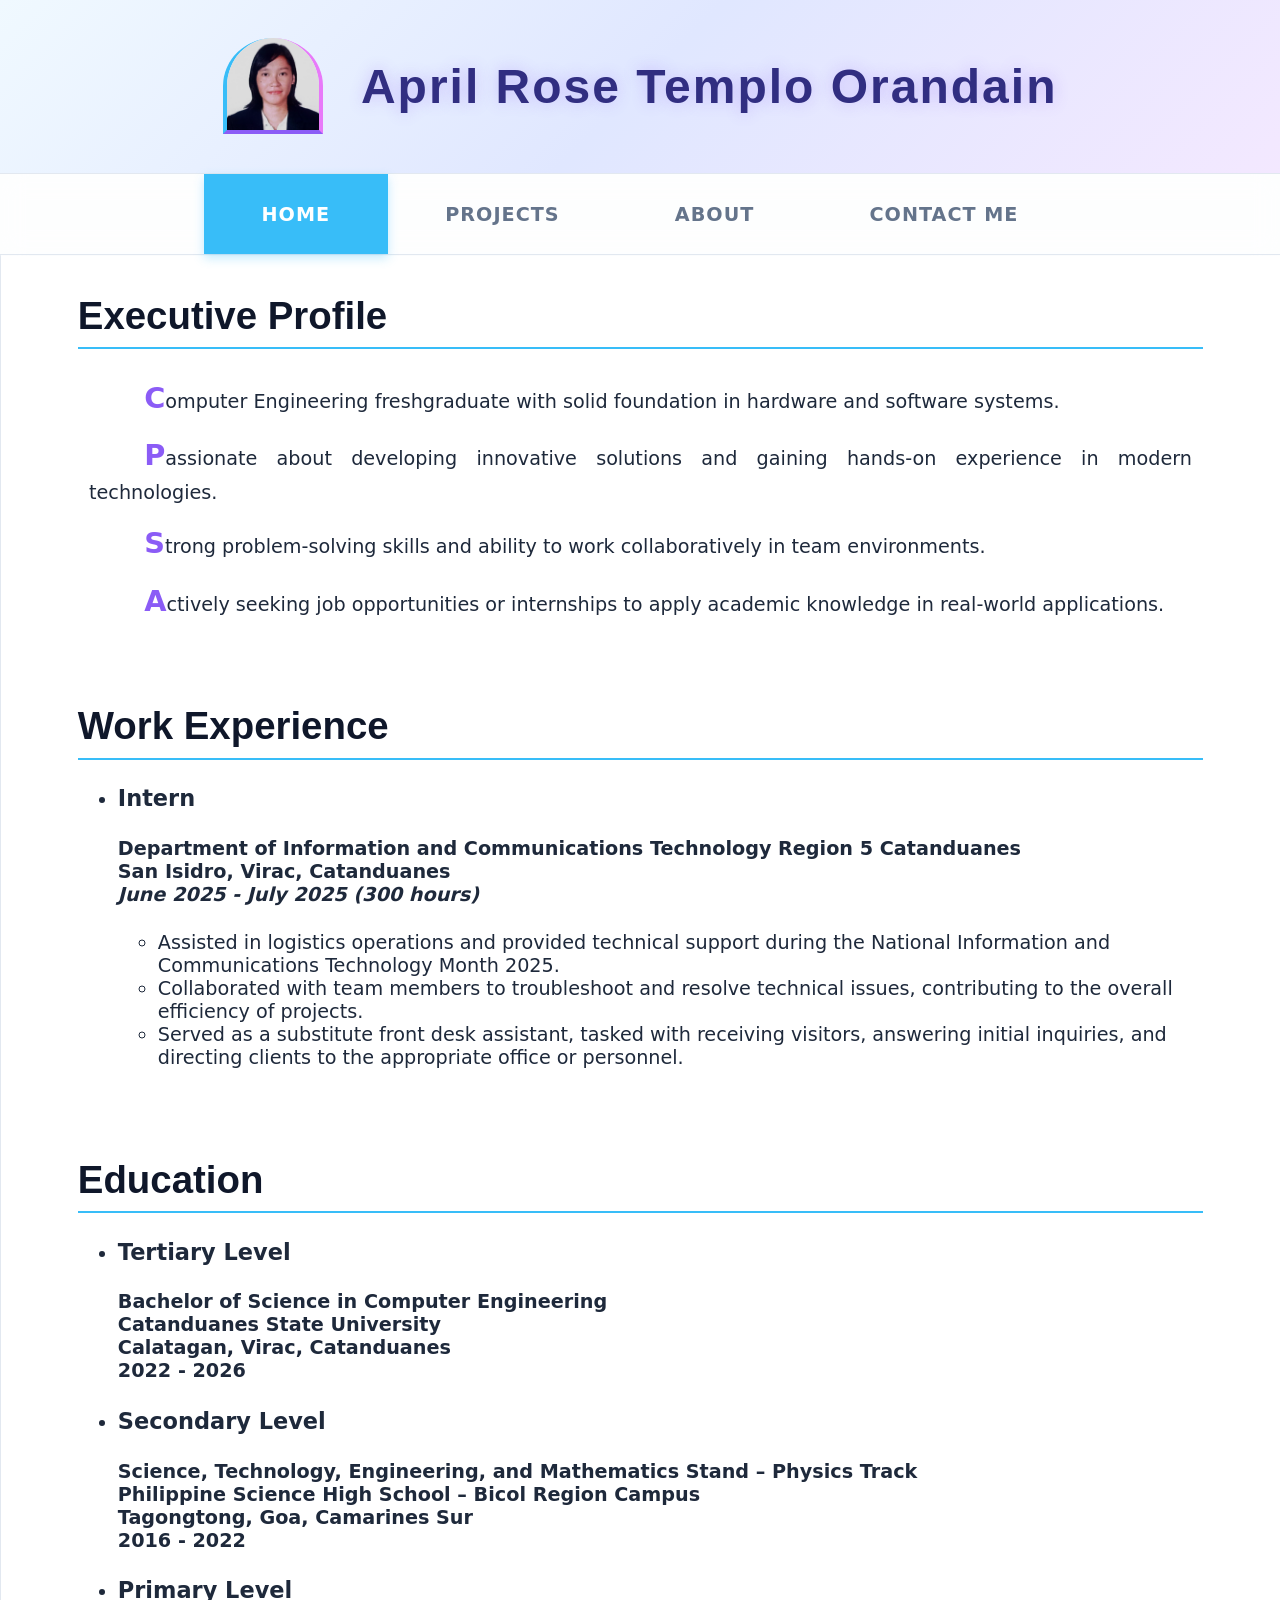
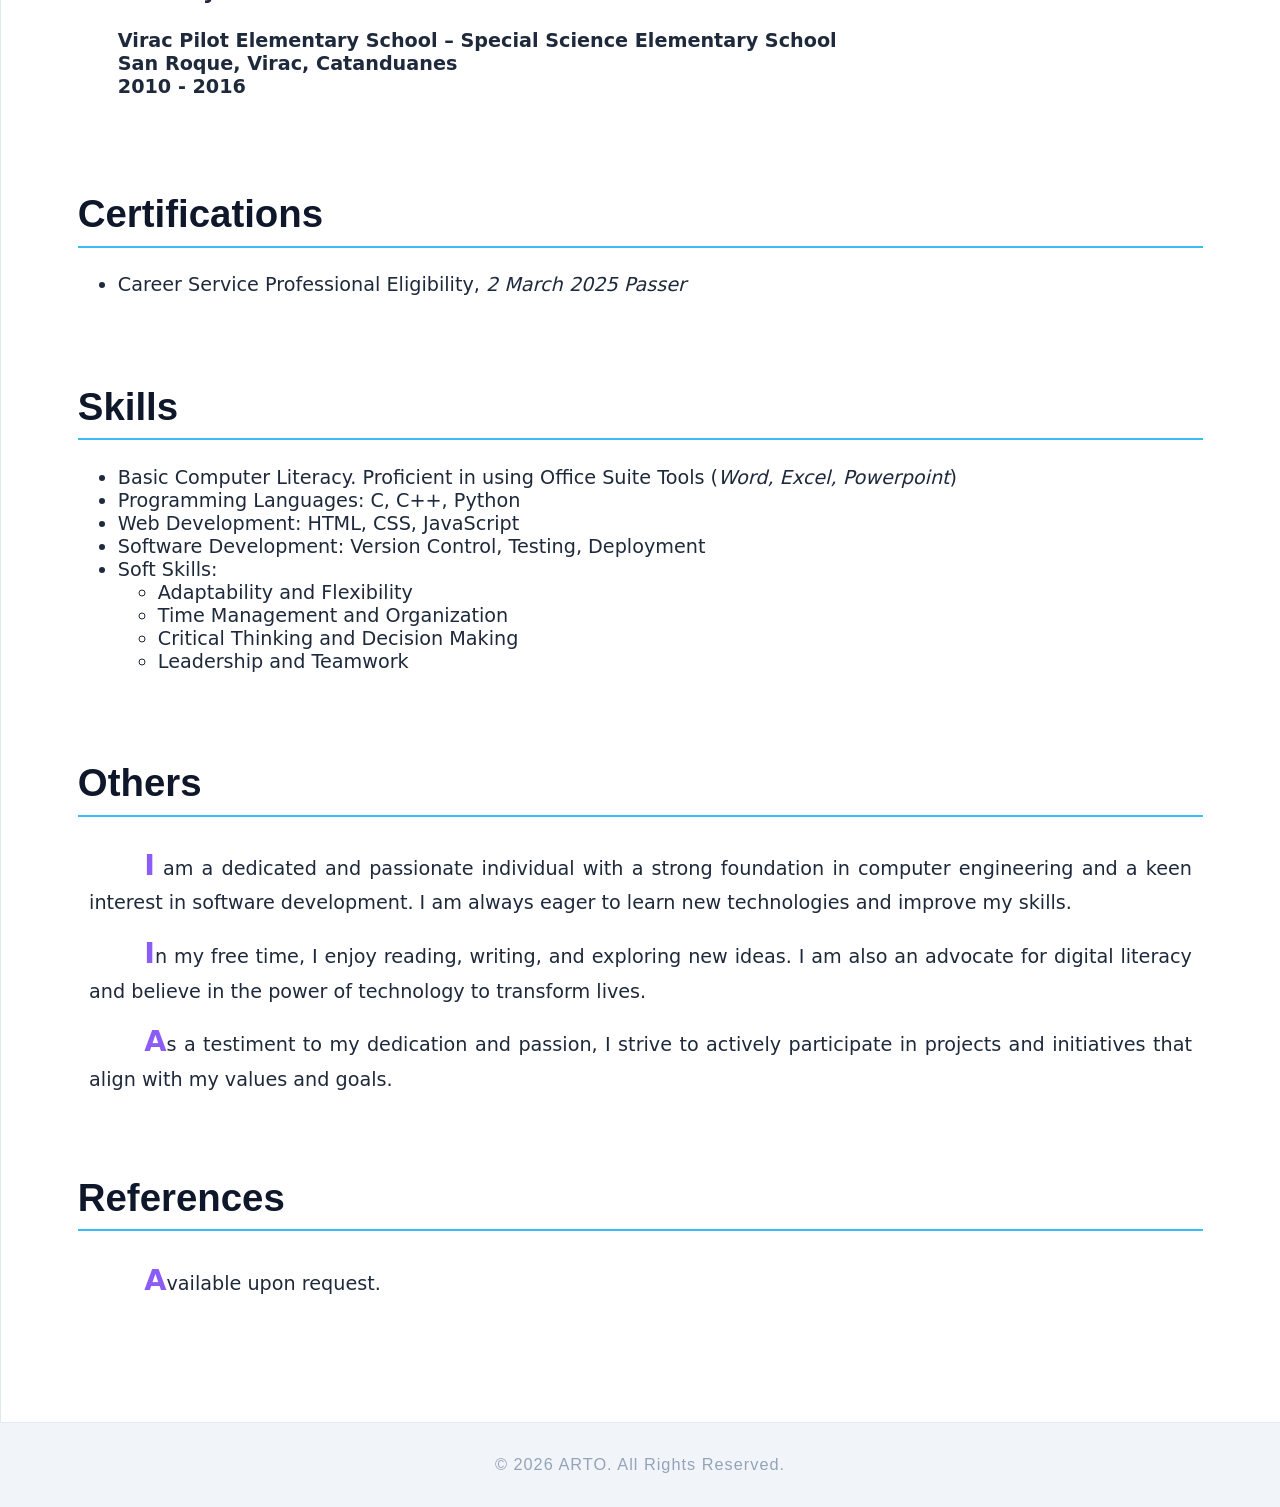
==== index.html @ b18fb1a5 "Add 404 page and fix list markup Adds a new 404.html error page that shows a friendly message, inclu" ====
<!DOCTYPE HTML>
<html lang="en">
  <head>
    <meta charset="UTF-8">
    <meta name="viewport" content="width=device-width, initial-scale=1.0">
    <title>ARTO</title>
    <link rel="stylesheet" href="css/light.css">
    <link rel="icon" href="assets/icon.png">
  </head>
  <body>
    <div class="header">
      <img src="assets/profile.png" alt="Profile Picture" class="profile-pic">
      <h1>April Rose Templo Orandain</h1>
    </div>
    <div class="navbar">
      <a href="index.html" class="active">Home</a>
      <a href="projects.html">Projects</a>
      <a href="about.html">About</a>
      <a href="contact.html">Contact me</a>
    </div>

<div class="main">
  <div id="1">
    <h1>Executive Profile</h1>
    <p>Computer Engineering freshgraduate with solid foundation in hardware and software systems.</p>
    <!-- <p>Proficient in programming languages such as C, C++, and Python, with experience in UI/UX web development using HTML, CSS, and JavaScript.</p> -->
    <p>Passionate about developing innovative solutions and gaining hands-on experience in modern technologies.</p>
    <p>Strong problem-solving skills and ability to work collaboratively in team environments.</p>
    <p>Actively seeking job opportunities or internships to apply academic knowledge in real-world applications.</p>
  </div>
  <br><br><br>
  <div id="2">
    <h1>Work Experience</h1>
    <ul>
      <li>
        <h3>Intern</h3>
        <h4>
        Department of Information and Communications Technology Region 5 Catanduanes<br>
        San Isidro, Virac, Catanduanes<br>
        <em>June 2025 - July 2025 (300 hours)</em>
        </h4>
        <ul>
          <li>Assisted in logistics operations and provided technical support during the National Information and Communications Technology Month 2025.</li>
          <!-- <li>Assisted in the development and maintenance of web applications, ensuring functionality and user experience.</li> -->
          <li>Collaborated with team members to troubleshoot and resolve technical issues, contributing to the overall efficiency of projects.</li>
          <!-- <li>Participated in code reviews and provided constructive feedback to enhance code quality and maintainability.</li> -->
          <!-- <li>Gained hands-on experience in software development processes, including version control, testing, and deployment.</li> -->
          <li>Served as a substitute front desk assistant, tasked with receiving visitors, answering initial inquiries, and directing clients to the appropriate office or personnel.</li>
        </ul>
      </li>
    </ul>
    <ul>
      <!-- Insert more here -->
    </ul>
  </div>
  <br><br><br>
  <div id="3">
    <h1>Education</h1>
    <ul>
      <li>
        <h3>Tertiary Level</h3>
        <h4>
        <strong>Bachelor of Science in Computer Engineering</strong><br>  
        Catanduanes State University<br>
        Calatagan, Virac, Catanduanes<br>
        2022 - 2026<br>
        </h4>
      </li>
      <li>
        <h3>Secondary Level</h3>
        <h4>
        <strong>Science, Technology, Engineering, and Mathematics Stand – Physics Track</strong><br>
        Philippine Science High School – Bicol Region Campus<br>
        Tagongtong, Goa, Camarines Sur<br>
        2016 - 2022<br>
        </h4>
      </li>
      <li>
        <h3>Primary Level</h3>
        <h4>
        Virac Pilot Elementary School – Special Science Elementary School<br>
        San Roque, Virac, Catanduanes<br>
        2010 - 2016<br>
        </h4>
      </li>
    </ul>
  </div>
  <br><br><br>
  <div id="4">
    <h1>Certifications</h1>
    <ul>
      <li>Career Service Professional Eligibility, <em>2 March 2025 Passer</em></li>
      <!-- <li>Insert more here<em> </em></li> -->
    </ul>
  </div>
  <br><br><br>
  <div id="5">
    <h1>Skills</h1>
    <ul>
      <li>Basic Computer Literacy. Proficient in using Office Suite Tools (<em>Word, Excel, Powerpoint</em>)</li>
      <li>Programming Languages: C, C++, Python</li>
      <li>Web Development: HTML, CSS, JavaScript</li>
      <li>Software Development: Version Control, Testing, Deployment</li>
      <li>
        Soft Skills:
      <ul>
          <li>Adaptability and Flexibility</li>
          <li>Time Management and Organization</li>
          <li>Critical Thinking and Decision Making</li>
          <li>Leadership and Teamwork</li>  
      </ul>
      </li>
    </ul>
  </div>
  <br><br><br>
  <div id="6">
    <h1>Others</h1>
    <p>I am a dedicated and passionate individual with a strong foundation in computer engineering and a keen interest in software development. I am always eager to learn new technologies and improve my skills.</p>
    <p>In my free time, I enjoy reading, writing, and exploring new ideas. I am also an advocate for digital literacy and believe in the power of technology to transform lives.</p>
    <p>As a testiment to my dedication and passion, I strive to actively participate in projects and initiatives that align with my values and goals.</p>
  </div>
  <br><br><br>
  <div id="7">
    <h1>References</h1>
    <p>Available upon request.</p>
  </div>
  <br><br><br>
</div>
  <div class="footer">
      &copy; 2026 ARTO. All Rights Reserved.
    </div>
  </body>
</html>
---- css/light.css ----
*{
    box-sizing: border-box;
    object-fit: contain; 
    transition: all 0.3s ease-in-out; 
}

body{
    background-color: #F8FAFC; /* Clean, atmospheric light gray/blue */
    font-size: clamp(16px, 1.5vw, 24px); /* Fluid typography */
    font-family: 'Inter', system-ui, -apple-system, sans-serif; 
    margin: 0;
    padding: 0;
    color: #1E293B; /* Deep slate for high readability */
    overflow-x: hidden;
    /* Sets up a full-page column layout */
    display: flex;
    flex-direction: column;
    min-height: 100vh;
}

p{
    text-indent: 5%; 
    margin: 1%;
    text-align: justify;
    line-height: 1.6; 
}

p:hover{
    font-size: 110%; /* Slightly enlarges text on hover for emphasis */
}

a{
    color: #0284C7; /* Bright sky blue */
    text-decoration: none;
}

a:hover{
    color: #C026D3; /* Vibrant magenta */
    text-shadow: 0 0 8px rgba(192, 38, 211, 0.3); /* Soft holographic glow */
}

hr{
    background-color: #8B5CF6;
    border: none;
    box-shadow: 0 0 10px rgba(139, 92, 246, 0.4); 
    height: 0.25vh;
}

iframe{
    width: 100%;
    height: 60vh;
    border: 0.2vw solid #38BDF8; 
    box-shadow: 0 0 20px rgba(56, 189, 248, 0.2); 
    border-radius: 8px;
}

/* --- HEADER (Flexbox) --- */
.header{
    /* Stellar dawn gradient */
    background: linear-gradient(135deg, #F0F9FF 0%, #E0E7FF 50%, #F3E8FF 100%);
    width: 100%;
    padding: 2em;
    border-bottom: 1px solid #E2E8F0;
    /* Flexbox aligns the logo and text horizontally */
    display: flex;
    align-items: center; 
    justify-content: center;
    gap: 2em;
}

.header img{
    width: 100px; 
    border-left: 0.5vh solid #38BDF8;
    border-bottom: 0.5vh solid #8B5CF6;
    border-right: 0.5vh solid #E879F9;
    border-top-left-radius: 50%; 
    border-top-right-radius: 50%;
}

.header h1{
    margin: 0;
    font-size: 2.5em;
    color: #312E81; /* Deep cosmic purple */
    text-shadow: 0 0 15px rgba(139, 92, 246, 0.3); 
    font-family: 'Orbitron', 'Montserrat', sans-serif; 
    letter-spacing: 2px;
}

/* --- NAVBAR (Flexbox) --- */
.navbar{
    width: 100%;
    background-color: rgba(255, 255, 255, 0.75); /* Frosted white glass */
    backdrop-filter: blur(12px); 
    border-bottom: 1px solid #E2E8F0;
    z-index: 5;
    position: sticky;
    top: 0;
    /* Flexbox lines up the links side-by-side */
    display: flex;
    justify-content: center; 
    flex-wrap: wrap; 
}

.navbar a{
    padding: 1.5em 3em;
    text-align: center;
    font-weight: 600;
    letter-spacing: 1px;
    text-transform: uppercase;
    font-family: 'Montserrat', system-ui, sans-serif;
    color: #64748B;
}

.navbar a:hover:not(.active) {
    background-color: rgba(241, 245, 249, 0.8);
    color: #0284C7;
}

a.active{
    background-color: #38BDF8;
    color: #FFFFFF;
    box-shadow: 0 4px 10px rgba(56, 189, 248, 0.3); 
}

img {
    max-width: 100%; /* Prevents the image from being wider than its parent container */
    height: auto;     /* Automatically adjusts the height to keep proportions correct */
    display: block;   /* Removes unwanted bottom spacing in layout blocks */
}

/* --- MAIN LAYOUT (Flexbox) --- */
.content-wrapper {
    /* Flexbox puts the sidebar and main content side-by-side */
    display: flex;
    flex-direction: row;
    flex: 1; /* Pushes the footer to the bottom */
    width: 100%;
    max-width: 1400px; 
    margin: 0 auto;    
}

.side{
    flex: 0 0 250px; 
    padding: 1.5em 1.0em;
    color: #64748B; 
    background-color: #F8FAFC; /* Matches body background */
}

.main{
    flex: 1; 
    background-color: #FFFFFF; /* Pure white content area */
    padding: 2em 4em;
    border-left: 1px solid #E2E8F0;
}

.main p::first-letter{
    font-size: 150%;
    color: #8B5CF6; /* Vibrant purple drop cap */
    font-weight: bold;
}

.main h1{
    font-weight: 700;
    font-family: 'Montserrat', sans-serif;
    border-bottom: 2px solid #38BDF8; /* Clean blue underline */
    padding-bottom: 0.25em;
    color: #0F172A; /* Near-black slate */
    margin-top: 0;
}

/* --- FOOTER --- */
.footer{
    text-align: center;
    font-family: 'Inter', sans-serif;
    letter-spacing: 1px;
    font-size: 0.85em;
    background-color: #F1F5F9; /* Very light slate */
    color: #94A3B8;
    padding: 2em;
    border-top: 1px solid #E2E8F0;
}

/* =========================================
   MOBILE RESPONSIVENESS (Screens under 768px)
   ========================================= */
@media screen and (max-width: 768px) {
    
    .header {
        flex-direction: column; 
        gap: 1em;
        text-align: center;
    }

    .navbar {
            flex-direction: row; /* Forces links to stay side-by-side */
            flex-wrap: nowrap;   /* Prevents them from dropping to a second line */
            overflow-x: auto;    /* Adds a horizontal scrollbar if links overflow */
            -webkit-overflow-scrolling: touch; /* Smooth swiping on iPhones */
            justify-content: flex-start; /* Aligns to the left so scrolling feels natural */
        }

    .navbar a {
            width: auto;         /* Removes the 100% stacking width */
            flex: 1;             /* Helps them space evenly */
            white-space: nowrap; /* Prevents the text inside the link from breaking into two lines */
            padding: 1em 1.5em;  /* Finger-friendly padding */
            border-bottom: none; /* Removes the stack dividers */
        }

    /* Hide the scrollbar visually but keep the scroll function (optional but sleek) */
    .navbar::-webkit-scrollbar {
            display: none;
        }

    .content-wrapper {
        flex-direction: column; 
    }

    .side {
        flex: auto; 
        width: 100%;
        border-bottom: 1px solid #E2E8F0;
    }

    .main {
        padding: 2em 1.5em; 
        border-left: none;
    }
}
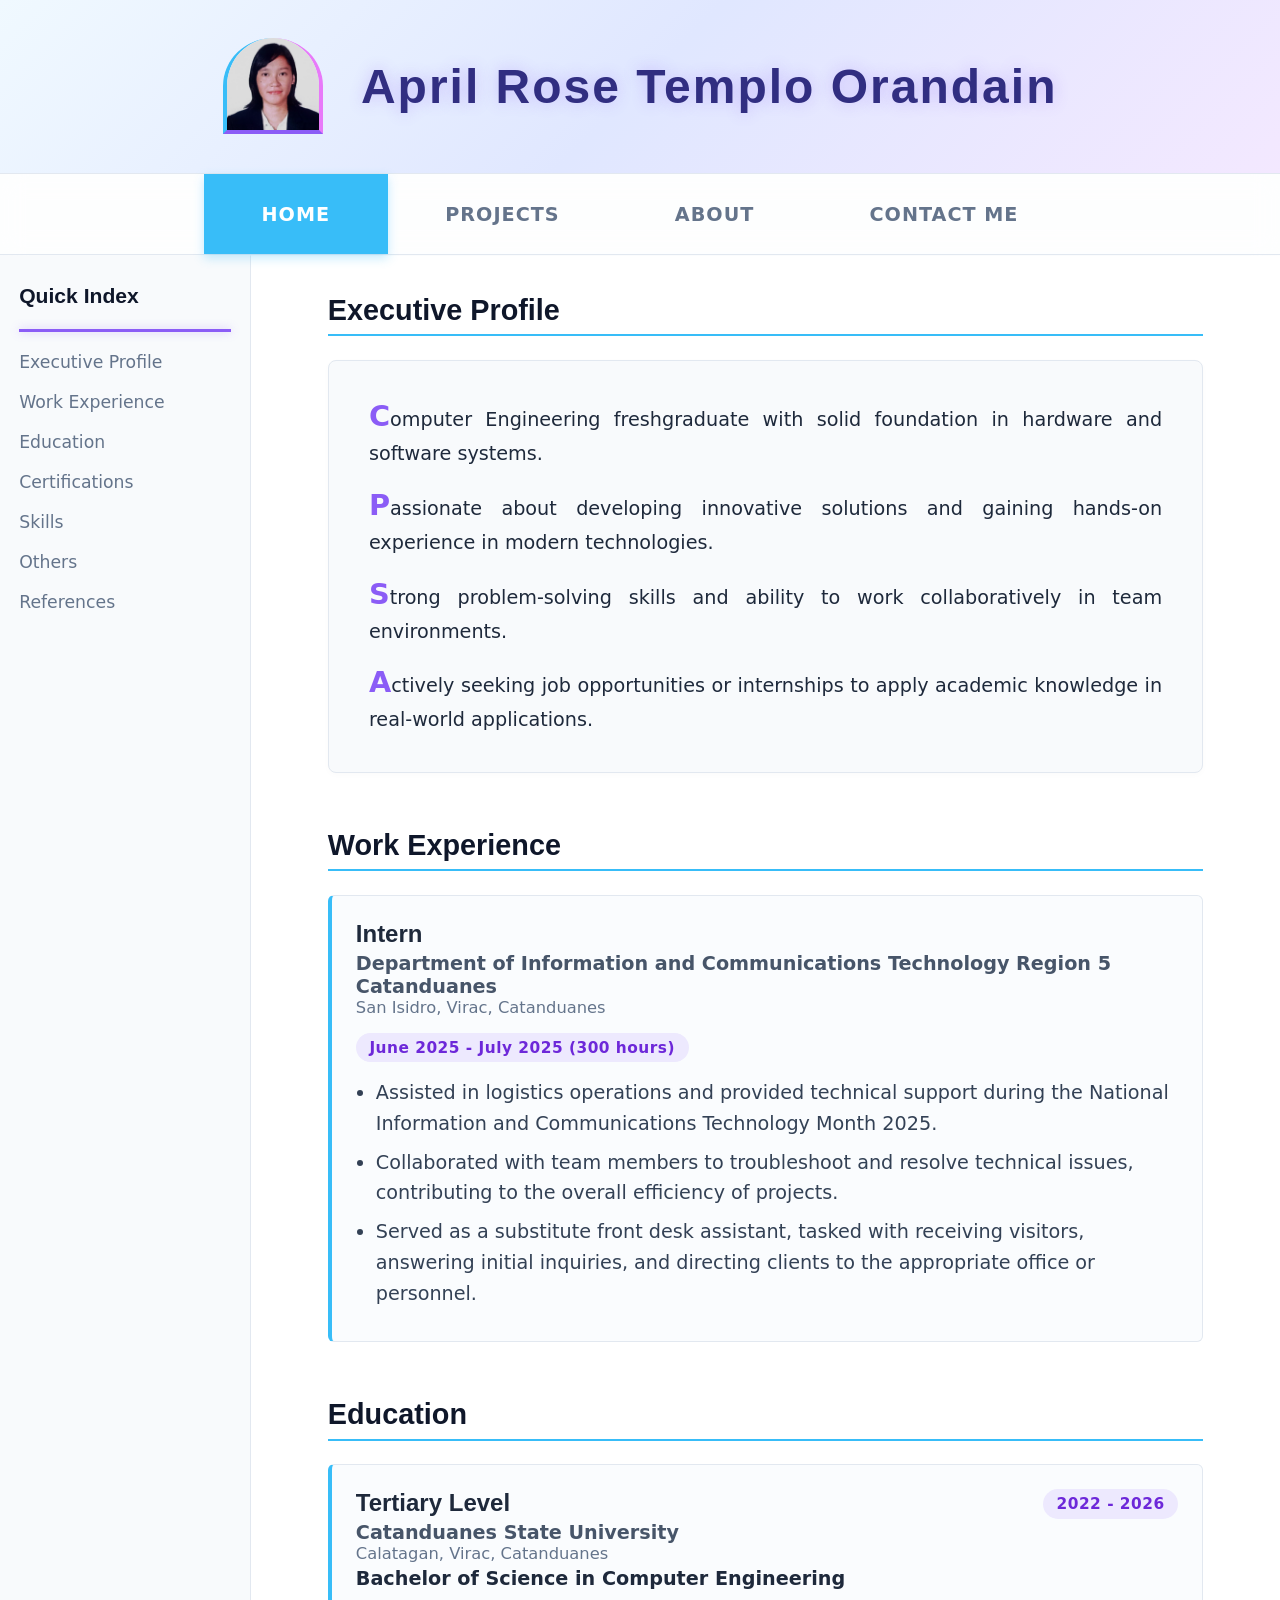
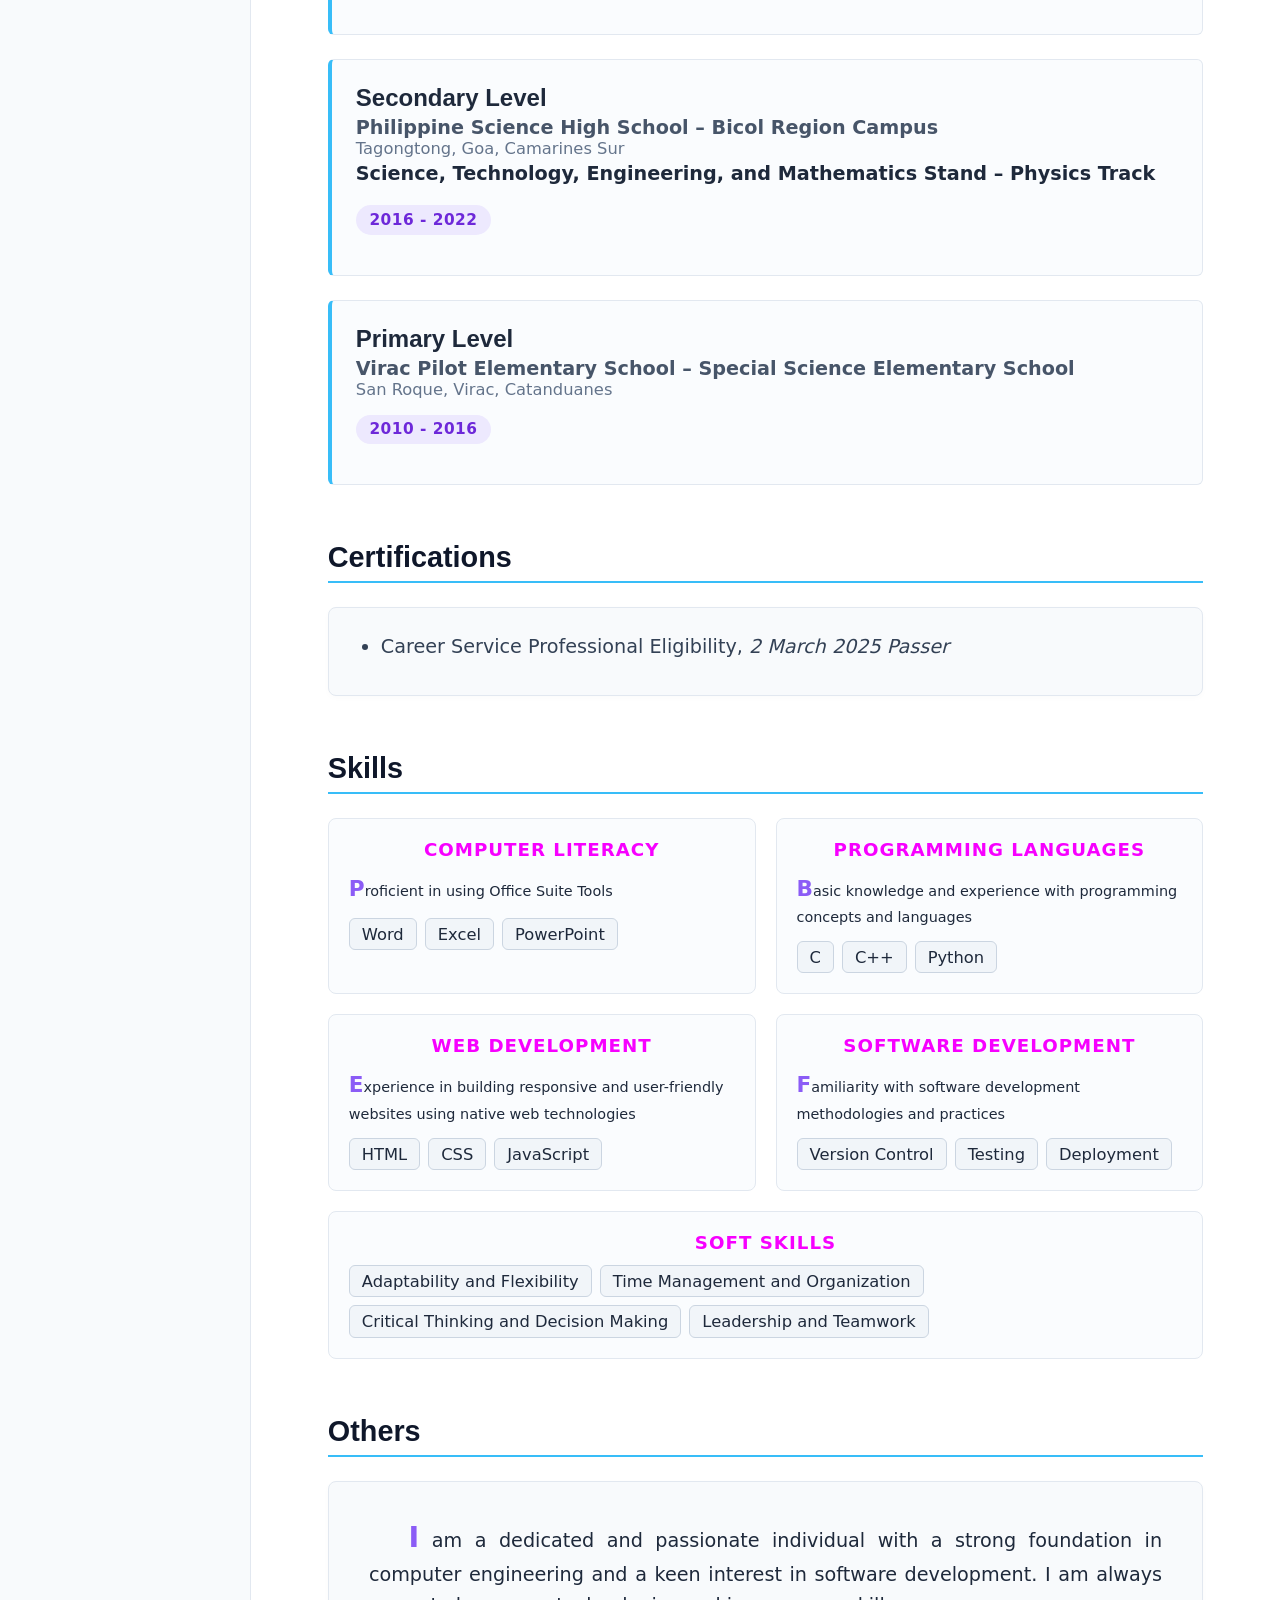
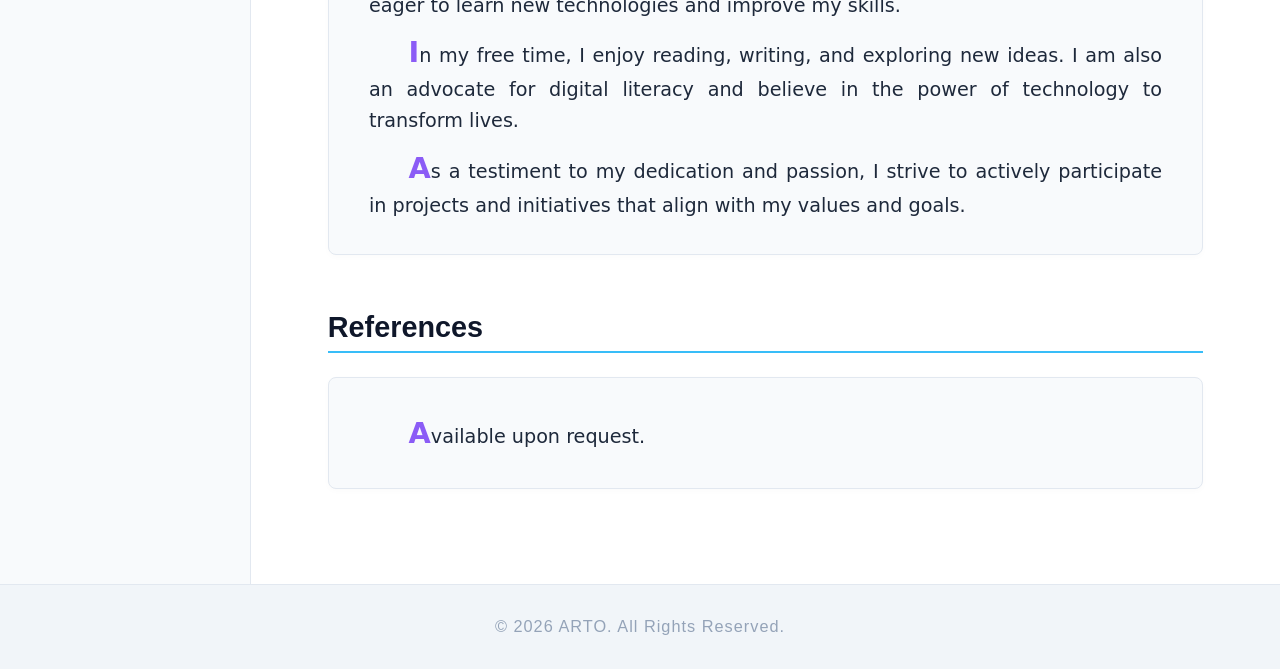
==== commit 26ff0d59: "Update index.html" ====
--- a/index.html
+++ b/index.html
@@ -8,10 +8,13 @@
     <link rel="icon" href="assets/icon.png">
   </head>
   <body>
+    <!-- Header -->
     <div class="header">
       <img src="assets/profile.png" alt="Profile Picture" class="profile-pic">
       <h1>April Rose Templo Orandain</h1>
     </div>
+
+    <!-- Navigation -->
     <div class="navbar">
       <a href="index.html" class="active">Home</a>
       <a href="projects.html">Projects</a>
@@ -19,115 +22,192 @@
       <a href="contact.html">Contact me</a>
     </div>
 
-<div class="main">
-  <div id="1">
-    <h1>Executive Profile</h1>
-    <p>Computer Engineering freshgraduate with solid foundation in hardware and software systems.</p>
-    <!-- <p>Proficient in programming languages such as C, C++, and Python, with experience in UI/UX web development using HTML, CSS, and JavaScript.</p> -->
-    <p>Passionate about developing innovative solutions and gaining hands-on experience in modern technologies.</p>
-    <p>Strong problem-solving skills and ability to work collaboratively in team environments.</p>
-    <p>Actively seeking job opportunities or internships to apply academic knowledge in real-world applications.</p>
-  </div>
-  <br><br><br>
-  <div id="2">
-    <h1>Work Experience</h1>
-    <ul>
-      <li>
-        <h3>Intern</h3>
-        <h4>
-        Department of Information and Communications Technology Region 5 Catanduanes<br>
-        San Isidro, Virac, Catanduanes<br>
-        <em>June 2025 - July 2025 (300 hours)</em>
-        </h4>
-        <ul>
-          <li>Assisted in logistics operations and provided technical support during the National Information and Communications Technology Month 2025.</li>
-          <!-- <li>Assisted in the development and maintenance of web applications, ensuring functionality and user experience.</li> -->
-          <li>Collaborated with team members to troubleshoot and resolve technical issues, contributing to the overall efficiency of projects.</li>
-          <!-- <li>Participated in code reviews and provided constructive feedback to enhance code quality and maintainability.</li> -->
-          <!-- <li>Gained hands-on experience in software development processes, including version control, testing, and deployment.</li> -->
-          <li>Served as a substitute front desk assistant, tasked with receiving visitors, answering initial inquiries, and directing clients to the appropriate office or personnel.</li>
-        </ul>
-      </li>
-    </ul>
-    <ul>
-      <!-- Insert more here -->
-    </ul>
-  </div>
-  <br><br><br>
-  <div id="3">
-    <h1>Education</h1>
-    <ul>
-      <li>
-        <h3>Tertiary Level</h3>
-        <h4>
-        <strong>Bachelor of Science in Computer Engineering</strong><br>  
-        Catanduanes State University<br>
-        Calatagan, Virac, Catanduanes<br>
-        2022 - 2026<br>
-        </h4>
-      </li>
-      <li>
-        <h3>Secondary Level</h3>
-        <h4>
-        <strong>Science, Technology, Engineering, and Mathematics Stand – Physics Track</strong><br>
-        Philippine Science High School – Bicol Region Campus<br>
-        Tagongtong, Goa, Camarines Sur<br>
-        2016 - 2022<br>
-        </h4>
-      </li>
-      <li>
-        <h3>Primary Level</h3>
-        <h4>
-        Virac Pilot Elementary School – Special Science Elementary School<br>
-        San Roque, Virac, Catanduanes<br>
-        2010 - 2016<br>
-        </h4>
-      </li>
-    </ul>
-  </div>
-  <br><br><br>
-  <div id="4">
-    <h1>Certifications</h1>
-    <ul>
-      <li>Career Service Professional Eligibility, <em>2 March 2025 Passer</em></li>
-      <!-- <li>Insert more here<em> </em></li> -->
-    </ul>
-  </div>
-  <br><br><br>
-  <div id="5">
-    <h1>Skills</h1>
-    <ul>
-      <li>Basic Computer Literacy. Proficient in using Office Suite Tools (<em>Word, Excel, Powerpoint</em>)</li>
-      <li>Programming Languages: C, C++, Python</li>
-      <li>Web Development: HTML, CSS, JavaScript</li>
-      <li>Software Development: Version Control, Testing, Deployment</li>
-      <li>
-        Soft Skills:
-      <ul>
-          <li>Adaptability and Flexibility</li>
-          <li>Time Management and Organization</li>
-          <li>Critical Thinking and Decision Making</li>
-          <li>Leadership and Teamwork</li>  
-      </ul>
-      </li>
-    </ul>
-  </div>
-  <br><br><br>
-  <div id="6">
-    <h1>Others</h1>
-    <p>I am a dedicated and passionate individual with a strong foundation in computer engineering and a keen interest in software development. I am always eager to learn new technologies and improve my skills.</p>
-    <p>In my free time, I enjoy reading, writing, and exploring new ideas. I am also an advocate for digital literacy and believe in the power of technology to transform lives.</p>
-    <p>As a testiment to my dedication and passion, I strive to actively participate in projects and initiatives that align with my values and goals.</p>
-  </div>
-  <br><br><br>
-  <div id="7">
-    <h1>References</h1>
-    <p>Available upon request.</p>
-  </div>
-  <br><br><br>
-</div>
-  <div class="footer">
+    <!-- Main Layout Container -->
+    <div class="content-wrapper">
+      
+      <!-- Sticky Sidebar Quick Navigation -->
+      <aside class="side">
+        <div class="side-nav">
+          <h3 class="side-title">Quick Index</h3>
+          <hr>
+          <ul class="side-links">
+            <li><a href="#profile">Executive Profile</a></li>
+            <li><a href="#experience">Work Experience</a></li>
+            <li><a href="#education">Education</a></li>
+            <li><a href="#certifications">Certifications</a></li>
+            <li><a href="#skills">Skills</a></li>
+            <li><a href="#others">Others</a></li>
+            <li><a href="#references">References</a></li>
+          </ul>
+        </div>
+      </aside>
+
+      <!-- Main Resume Content Area -->
+      <main class="main">
+        
+        <!-- Section 1: Executive Profile -->
+        <section id="profile" class="cv-section">
+          <h1>Executive Profile</h1>
+          <div class="cv-card profile-card">
+            <p>Computer Engineering freshgraduate with solid foundation in hardware and software systems.</p>
+            <p>Passionate about developing innovative solutions and gaining hands-on experience in modern technologies.</p>
+            <p>Strong problem-solving skills and ability to work collaboratively in team environments.</p>
+            <p>Actively seeking job opportunities or internships to apply academic knowledge in real-world applications.</p>
+          </div>
+        </section>
+
+        <!-- Section 2: Work Experience -->
+        <section id="experience" class="cv-section">
+          <h1>Work Experience</h1>
+          <div class="timeline-item">
+            <div class="entry-header">
+              <div>
+                <h3 class="role-title">Intern</h3>
+                <h4 class="org-name">Department of Information and Communications Technology Region 5 Catanduanes</h4>
+                <span class="location">San Isidro, Virac, Catanduanes</span>
+              </div>
+              <span class="badge-date">June 2025 - July 2025 (300 hours)</span>
+            </div>
+            <ul class="cv-list">
+              <li>Assisted in logistics operations and provided technical support during the National Information and Communications Technology Month 2025.</li>
+              <li>Collaborated with team members to troubleshoot and resolve technical issues, contributing to the overall efficiency of projects.</li>
+              <li>Served as a substitute front desk assistant, tasked with receiving visitors, answering initial inquiries, and directing clients to the appropriate office or personnel.</li>
+            </ul>
+          </div>
+        </section>
+
+        <!-- Section 3: Education -->
+        <section id="education" class="cv-section">
+          <h1>Education</h1>
+          
+          <div class="timeline-item">
+            <div class="entry-header">
+              <div>
+                <h3 class="degree-level">Tertiary Level</h3>
+                <h4 class="school-name">Catanduanes State University</h4>
+                <span class="location">Calatagan, Virac, Catanduanes</span>
+                <h4 class="study-track">Bachelor of Science in Computer Engineering</h4>
+              </div>
+              <span class="badge-date">2022 - 2026</span>
+            </div>
+          </div>
+
+          <div class="timeline-item">
+            <div class="entry-header">
+              <div>
+                <h3 class="degree-level">Secondary Level</h3>
+                <h4 class="school-name">Philippine Science High School – Bicol Region Campus</h4>
+                <span class="location">Tagongtong, Goa, Camarines Sur</span>
+                <h4 class="study-track">Science, Technology, Engineering, and Mathematics Stand – Physics Track</h4>
+              </div>
+              <span class="badge-date">2016 - 2022</span>
+            </div>
+          </div>
+
+          <div class="timeline-item">
+            <div class="entry-header">
+              <div>
+                <h3 class="degree-level">Primary Level</h3>
+                <h4 class="school-name">Virac Pilot Elementary School – Special Science Elementary School</h4>
+                <span class="location">San Roque, Virac, Catanduanes</span>
+              </div>
+              <span class="badge-date">2010 - 2016</span>
+            </div>
+          </div>
+        </section>
+
+        <!-- Section 4: Certifications -->
+        <section id="certifications" class="cv-section">
+          <h1>Certifications</h1>
+          <div class="cv-card">
+            <ul class="cv-list">
+              <li>Career Service Professional Eligibility, <em>2 March 2025 Passer</em></li>
+            </ul>
+          </div>
+        </section>
+
+        <!-- Section 5: Skills -->
+        <section id="skills" class="cv-section">
+          <h1>Skills</h1>
+          <div class="skills-grid">
+            
+            <div class="skill-group">
+              <span class="skill-label">Computer Literacy</span>
+              <p class="skill-desc">Proficient in using Office Suite Tools</p>
+            <div class="tags">
+                <span class="tag">Word</span>
+                <span class="tag">Excel</span>
+                <span class="tag">PowerPoint</span>
+              </div>
+            </div>
+
+            <div class="skill-group">
+              <span class="skill-label">Programming Languages</span>
+              <p class="skill-desc">Basic knowledge and experience with programming concepts and languages</p>
+              <div class="tags">
+                <span class="tag">C</span>
+                <span class="tag">C++</span>
+                <span class="tag">Python</span>
+              </div>
+            </div>
+
+            <div class="skill-group">
+              <span class="skill-label">Web Development</span>
+              <p class="skill-desc">Experience in building responsive and user-friendly websites using native web technologies</p>
+              <div class="tags">
+                <span class="tag">HTML</span>
+                <span class="tag">CSS</span>
+                <span class="tag">JavaScript</span>
+              </div>
+            </div>
+
+            <div class="skill-group">
+              <span class="skill-label">Software Development</span>
+              <p class="skill-desc">Familiarity with software development methodologies and practices</p>
+              <div class="tags">
+                <span class="tag">Version Control</span>
+                <span class="tag">Testing</span>
+                <span class="tag">Deployment</span>
+              </div>
+            </div>
+
+            <div class="skill-group full-width">
+              <span class="skill-label">Soft Skills</span>
+              <div class="tags">
+                <span class="tag">Adaptability and Flexibility</span>
+                <span class="tag">Time Management and Organization</span>
+                <span class="tag">Critical Thinking and Decision Making</span>
+                <span class="tag">Leadership and Teamwork</span>
+              </div>
+            </div>
+
+          </div>
+        </section>
+
+        <!-- Section 6: Others -->
+        <section id="others" class="cv-section">
+          <h1>Others</h1>
+          <div class="cv-card">
+            <p>I am a dedicated and passionate individual with a strong foundation in computer engineering and a keen interest in software development. I am always eager to learn new technologies and improve my skills.</p>
+            <p>In my free time, I enjoy reading, writing, and exploring new ideas. I am also an advocate for digital literacy and believe in the power of technology to transform lives.</p>
+            <p>As a testiment to my dedication and passion, I strive to actively participate in projects and initiatives that align with my values and goals.</p>
+          </div>
+        </section>
+
+        <!-- Section 7: References -->
+        <section id="references" class="cv-section">
+          <h1>References</h1>
+          <div class="cv-card">
+            <p>Available upon request.</p>
+          </div>
+        </section>
+
+      </main>
+    </div>
+
+    <!-- Footer -->
+    <div class="footer">
       &copy; 2026 ARTO. All Rights Reserved.
     </div>
   </body>
-</html>
+</html>
--- a/css/light.css
+++ b/css/light.css
@@ -2,6 +2,9 @@
     box-sizing: border-box;
     object-fit: contain; 
     transition: all 0.3s ease-in-out; 
+}
+html {
+      scroll-behavior: smooth;
 }
 
 body{
@@ -226,4 +229,183 @@
         padding: 2em 1.5em; 
         border-left: none;
     }
+}
+
+/* --- RESUME SECTION & CARD SPACING --- */
+.cv-section {
+    margin-bottom: 3.5rem;
+}
+
+.cv-card {
+    background: #F8FAFC;
+    border: 1px solid #E2E8F0;
+    border-radius: 8px;
+    padding: 1.5rem 2rem;
+    box-shadow: 0 2px 6px rgba(0, 0, 0, 0.02);
+}
+
+.profile-card p {
+    text-indent: 0;
+    margin-bottom: 0.75rem;
+}
+
+/* Neutralize the hover zoom on resume paragraphs to keep text steady */
+/* .cv-card p:hover,
+.timeline-item p:hover {
+    font-size: inherit;
+} */
+
+/* --- TIMELINE / WORK & EDUCATION ENTRIES --- */
+.timeline-item {
+    background: #FAFCFE;
+    border: 1px solid #E2E8F0;
+    border-left: 4px solid #38BDF8; /* Blue accent stripe */
+    border-radius: 6px;
+    padding: 1.5rem;
+    margin-bottom: 1.5rem;
+}
+
+.entry-header {
+    display: flex;
+    justify-content: space-between;
+    align-items: flex-start;
+    flex-wrap: wrap;
+    gap: 1rem;
+    margin-bottom: 1rem;
+}
+
+.role-title, .degree-level {
+    margin: 0;
+    color: #1E293B;
+    font-size: 1.25em;
+    font-family: 'Montserrat', sans-serif;
+}
+
+.org-name, .school-name {
+    margin: 0.25rem 0 0 0;
+    font-size: 1em;
+    color: #475569;
+    font-weight: 600;
+}
+
+.study-track {
+    margin: 0.25rem 0;
+    text-indent: 0;
+}
+
+.location {
+    font-size: 0.85em;
+    color: #64748B;
+    display: block;
+}
+
+.badge-date {
+    background-color: #EDE9FE; /* Soft purple tint */
+    color: #6D28D9;
+    padding: 0.35rem 0.85rem;
+    border-radius: 20px;
+    font-size: 0.8em;
+    font-weight: 600;
+    letter-spacing: 0.5px;
+    white-space: nowrap;
+}
+
+/* --- LIST STYLING --- */
+.cv-list {
+    margin: 0;
+    padding-left: 1.25rem;
+    color: #334155;
+    line-height: 1.6;
+}
+
+.cv-list li {
+    margin-bottom: 0.5rem;
+}
+
+/* --- SKILLS GRID & PILL TAGS --- */
+.skills-grid {
+    display: grid;
+    grid-template-columns: repeat(auto-fit, minmax(360px, 1fr));
+    gap: 1.25rem;
+}
+
+.skill-group {
+    background: #FAFCFE;
+    border: 1px solid #E2E8F0;
+    border-radius: 8px;
+    padding: 1.25rem;
+}
+
+.skill-group.full-width {
+    grid-column: 1 / -1;
+}
+
+.skill-label {
+    display: block;
+    font-weight: 700;
+    font-size: 0.95em;
+    text-align: center;
+    text-transform: uppercase;
+    letter-spacing: 1px;
+    color: #f700ff;
+    margin-bottom: 0.75rem;
+}
+
+.skill-desc {
+    margin: 0.75rem 0;
+    text-align: left;
+    text-indent: 0;
+    font-size: 0.75em;
+}
+
+.tags {
+    display: flex;
+    flex-wrap: wrap;
+    gap: 0.5rem;
+}
+
+.tag {
+    background-color: #F1F5F9;
+    border: 1px solid #CBD5E1;
+    color: #1E293B;
+    padding: 0.35rem 0.75rem;
+    border-radius: 6px;
+    font-size: 0.85em;
+    font-weight: 500;
+}
+
+/* --- STICKY SIDEBAR INDEX --- */
+.side-nav {
+    position: sticky;
+    top: 6rem;
+}
+
+.side-title {
+    font-family: 'Montserrat', sans-serif;
+    color: #0F172A;
+    font-size: 1.1em;
+    margin-top: 0;
+}
+
+.side-links {
+    list-style: none;
+    padding: 0;
+    margin: 1rem 0 0 0;
+}
+
+.side-links li {
+    margin-bottom: 0.75rem;
+}
+
+.side-links a {
+    color: #64748B;
+    font-size: 0.9em;
+    font-weight: 500;
+    display: block;
+    padding: 0.25rem 0;
+}
+
+.side-links a:hover {
+    color: #0284C7;
+    transform: translateX(4px);
 }
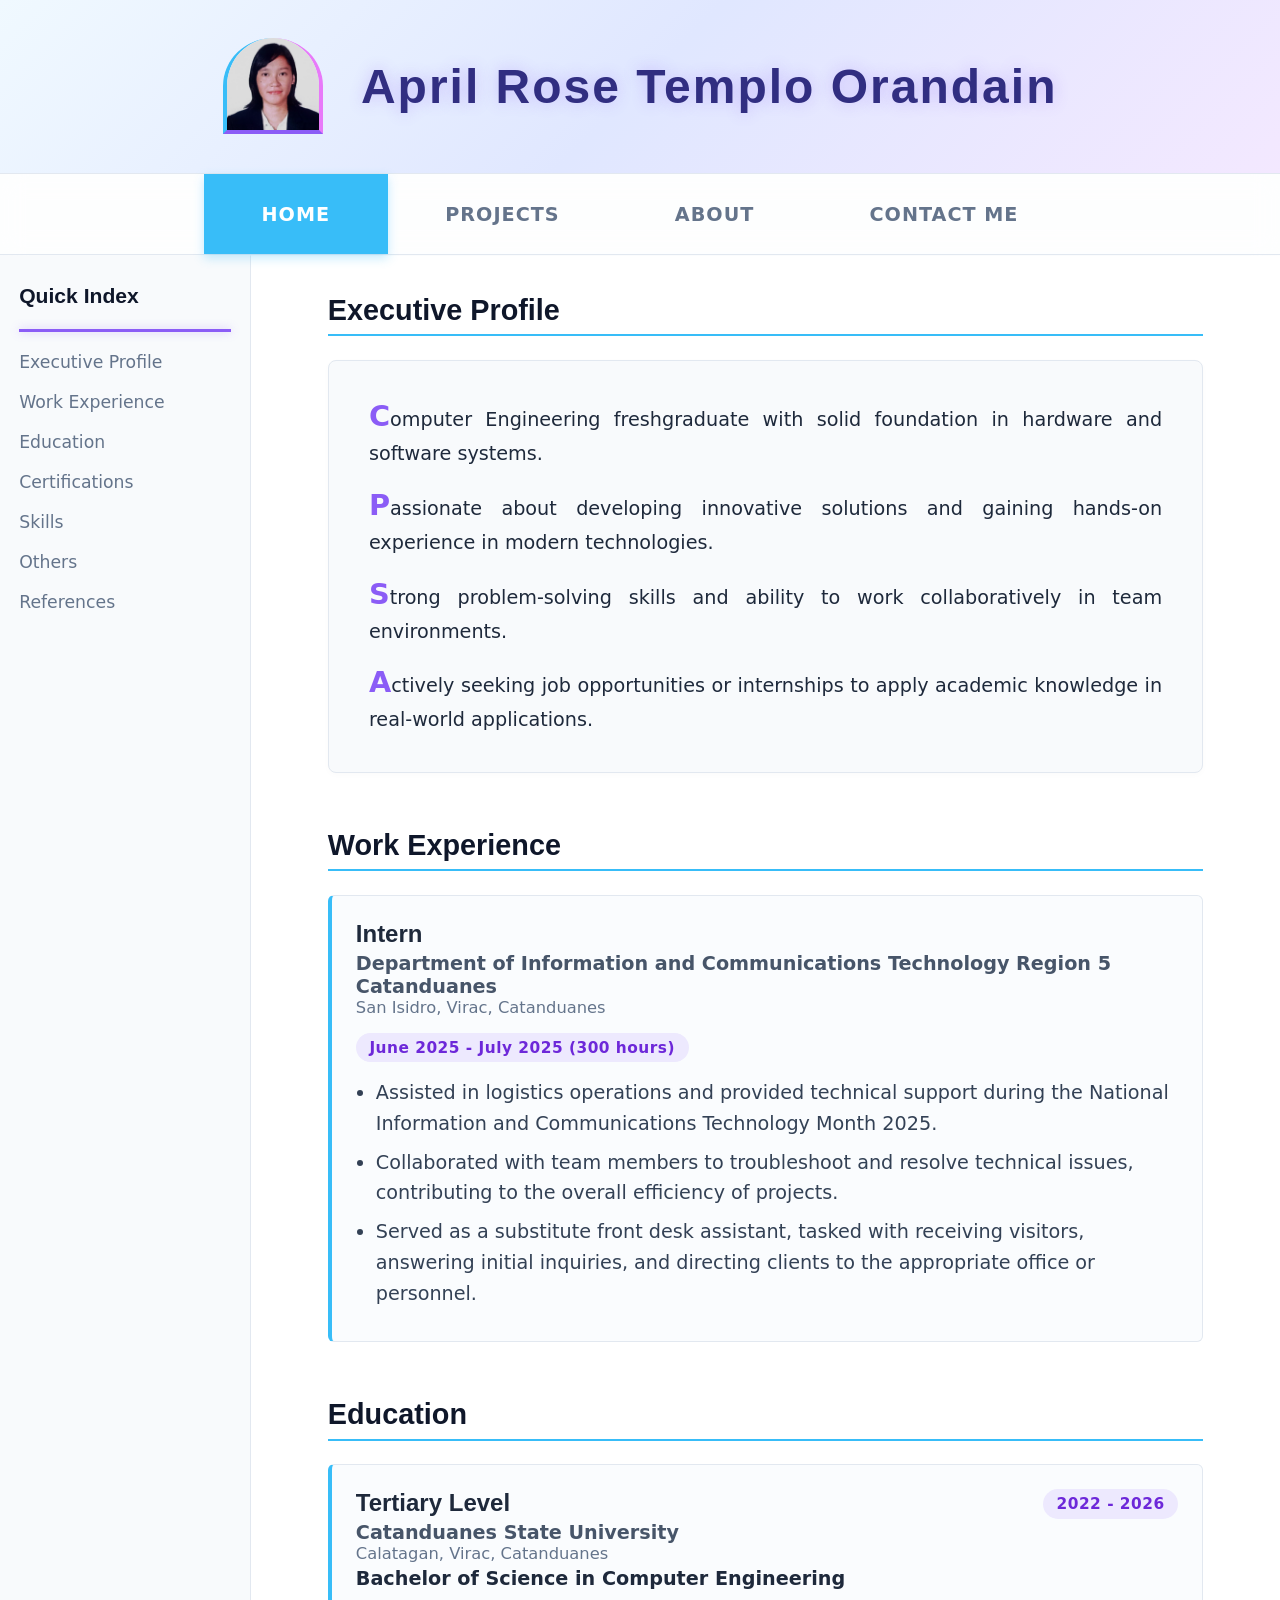
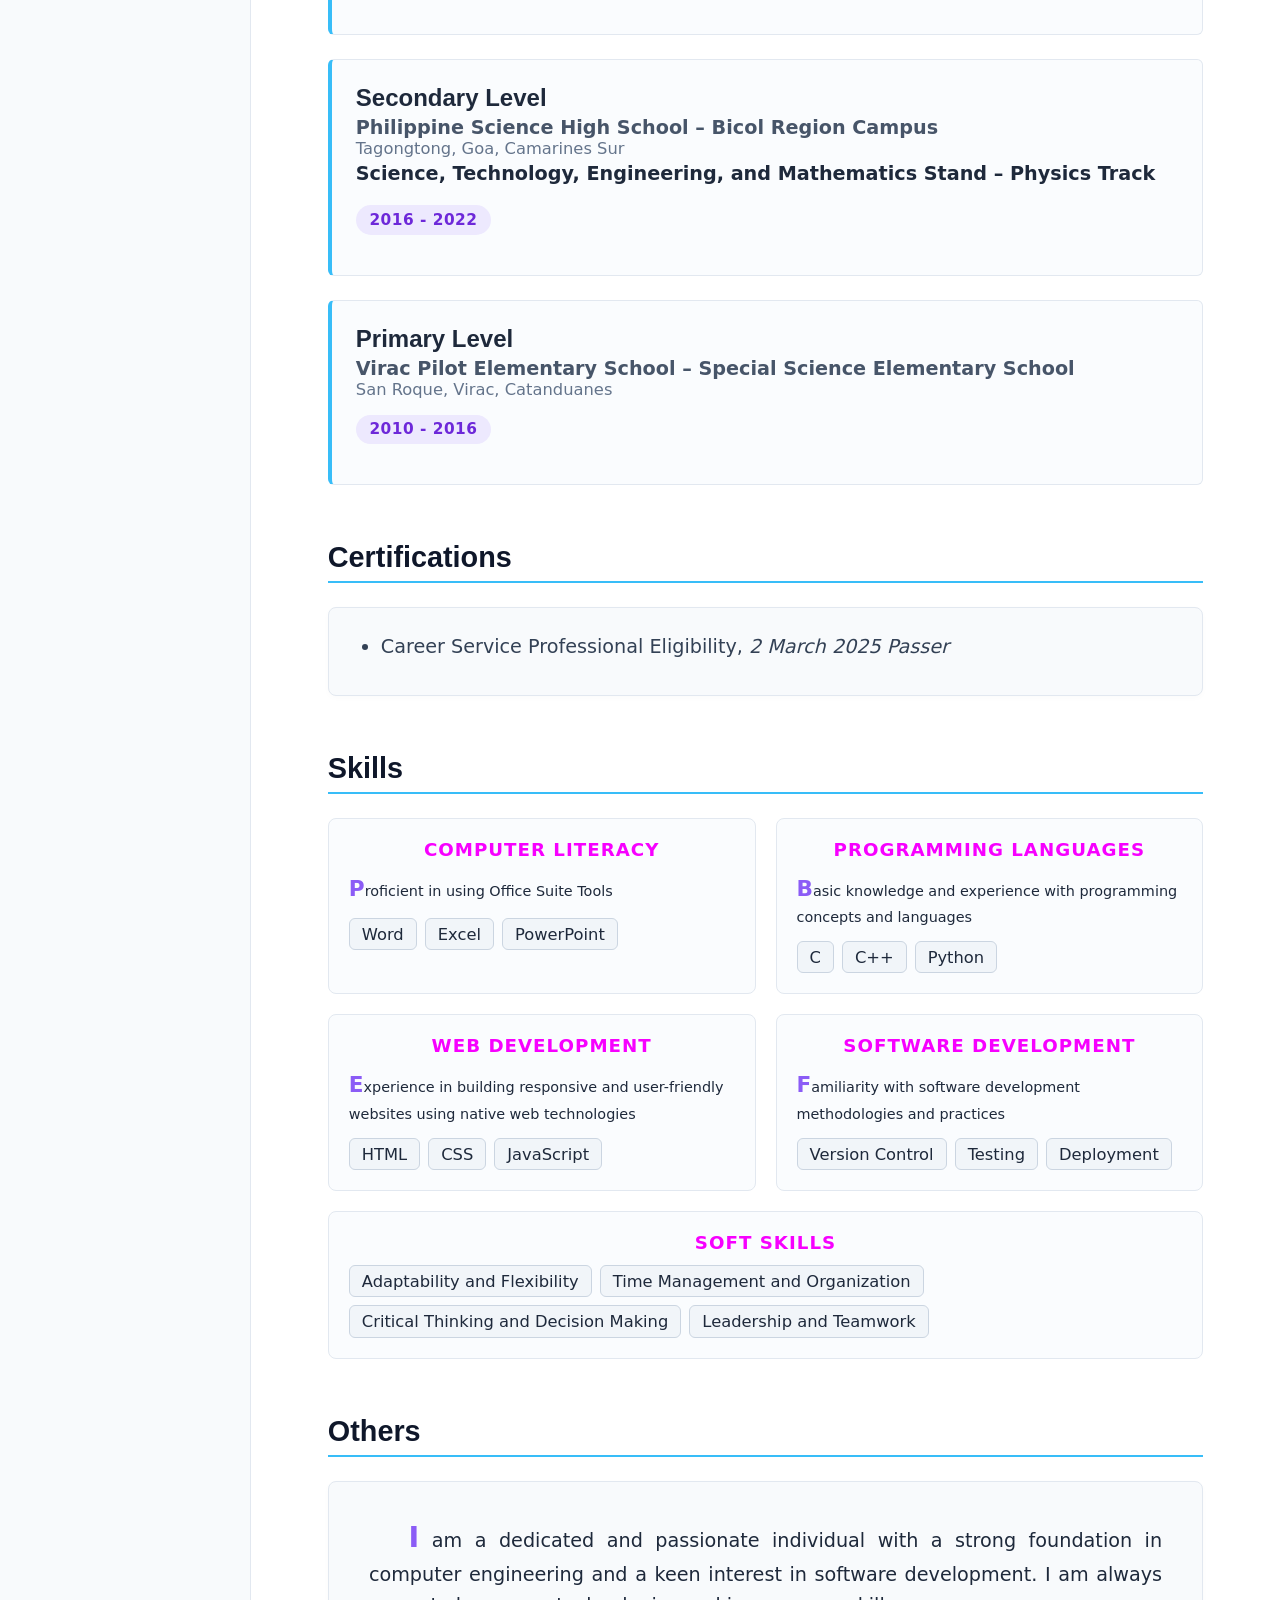
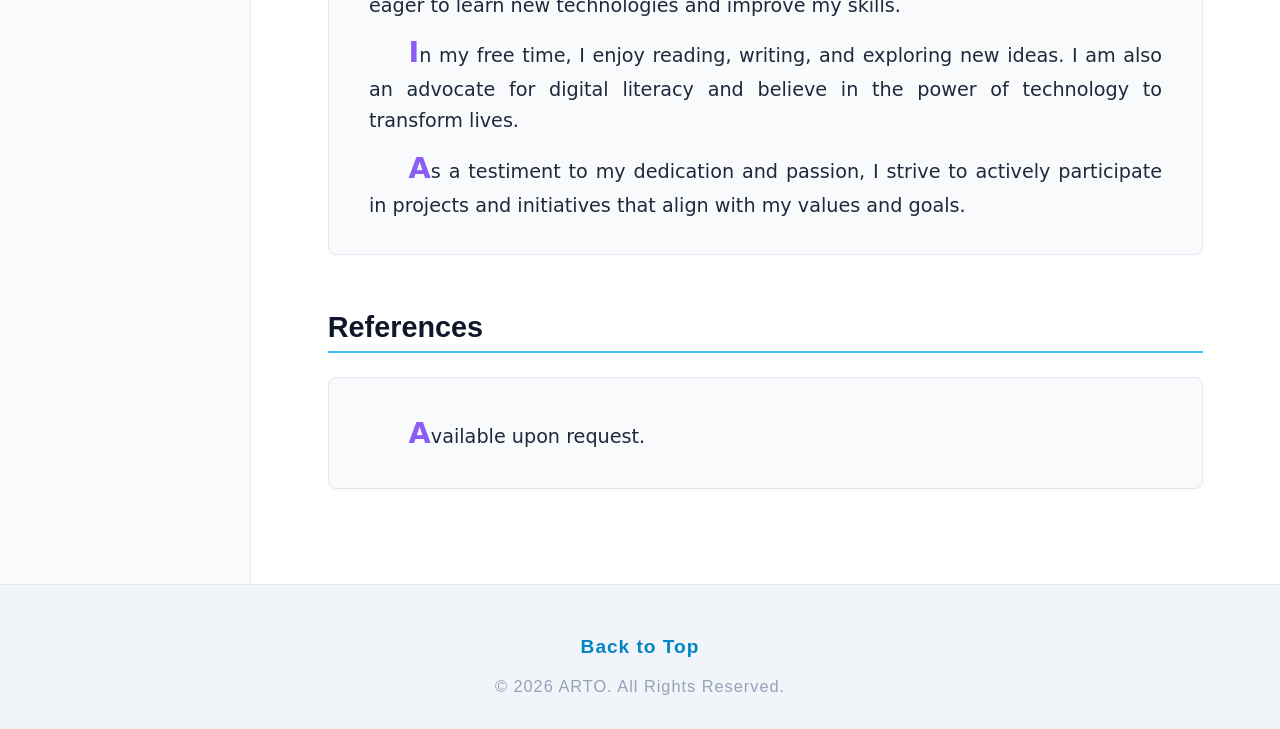
==== commit b5d66811: "Add contact icons, back-to-top links & styles Add social/contact icon assets and icon-based contact " ====
--- a/index.html
+++ b/index.html
@@ -9,7 +9,7 @@
   </head>
   <body>
     <!-- Header -->
-    <div class="header">
+    <div class="header" id="header">
       <img src="assets/profile.png" alt="Profile Picture" class="profile-pic">
       <h1>April Rose Templo Orandain</h1>
     </div>
@@ -207,7 +207,8 @@
 
     <!-- Footer -->
     <div class="footer">
-      &copy; 2026 ARTO. All Rights Reserved.
+      <h3><a href="#header">Back to Top</a></h3>
+      <span>&copy; 2026 ARTO. All Rights Reserved.</span>
     </div>
   </body>
 </html>
--- a/css/light.css
+++ b/css/light.css
@@ -182,6 +182,27 @@
     padding: 2em;
     border-top: 1px solid #E2E8F0;
 }
+contact-links {
+    display: flex;
+    justify-content: center;
+    gap: 2em;
+    margin-top: 1em;
+}
+contact-links a{
+    display: inline-block;
+    transition: transform 0.3s ease, box-shadow 0.3s ease;
+}
+contact-links a:hover {
+    transform: translateY(-5px);
+    box-shadow: 0 8px 20px rgba(0, 0, 0, 0.15);
+}
+contact-links img {
+    width: 50px; 
+    height: 50px; 
+    border-radius: 50%; 
+    border: 2px solid #38BDF8; 
+    transition: all 0.3s ease;
+}
 
 /* =========================================
    MOBILE RESPONSIVENESS (Screens under 768px)
@@ -219,10 +240,67 @@
         flex-direction: column; 
     }
 
+    /* --- PIN RESUME INDEX TO THE TOP --- */
     .side {
         flex: auto; 
         width: 100%;
         border-bottom: 1px solid #E2E8F0;
+        padding: 0.75rem 1rem;
+        
+        /* Pins sidebar to the top right below your main sticky navbar */
+        position: sticky;
+        top: 3.5rem; /* Adjust based on navbar height */
+        z-index: 4;
+        background-color: rgba(248, 250, 252, 0.95); /* Semi-transparent light backdrop */
+        backdrop-filter: blur(8px);
+        box-shadow: 0 2px 8px rgba(0, 0, 0, 0.04);
+    }
+
+    /* Keep the sticky context clean inside the sidebar on mobile */
+    .side-nav {
+        position: static;
+    }
+
+    /* Hide the "Resume Index" header and hr on mobile to conserve screen space */
+    .side-title,
+    .side-nav hr {
+        display: none;
+    }
+
+    /* Turn the index links into a swipeable horizontal pill list */
+    .side-links {
+        display: flex;
+        flex-direction: row;
+        gap: 0.5rem;
+        margin: 0;
+        overflow-x: auto;
+        white-space: nowrap;
+        -webkit-overflow-scrolling: touch;
+        padding-bottom: 2px;
+    }
+
+    .side-links::-webkit-scrollbar {
+        display: none; /* Hide scrollbar for a clean app-like look */
+    }
+
+    .side-links li {
+        margin-bottom: 0;
+    }
+
+    /* Style the links as tap-friendly pills */
+    .side-links a {
+        background: #EDE9FE;
+        color: #6D28D9;
+        padding: 0.4rem 0.9rem;
+        border-radius: 20px;
+        font-size: 0.8rem;
+        font-weight: 600;
+    }
+
+    .side-links a:hover {
+        transform: none;
+        background: #38BDF8;
+        color: #FFFFFF;
     }
 
     .main {
@@ -232,8 +310,13 @@
 }
 
 /* --- RESUME SECTION & CARD SPACING --- */
+
 .cv-section {
     margin-bottom: 3.5rem;
+}
+
+.cv-section h1 {
+    scroll-margin-top: 8rem; /* Clears both sticky bars cleanly */
 }
 
 .cv-card {
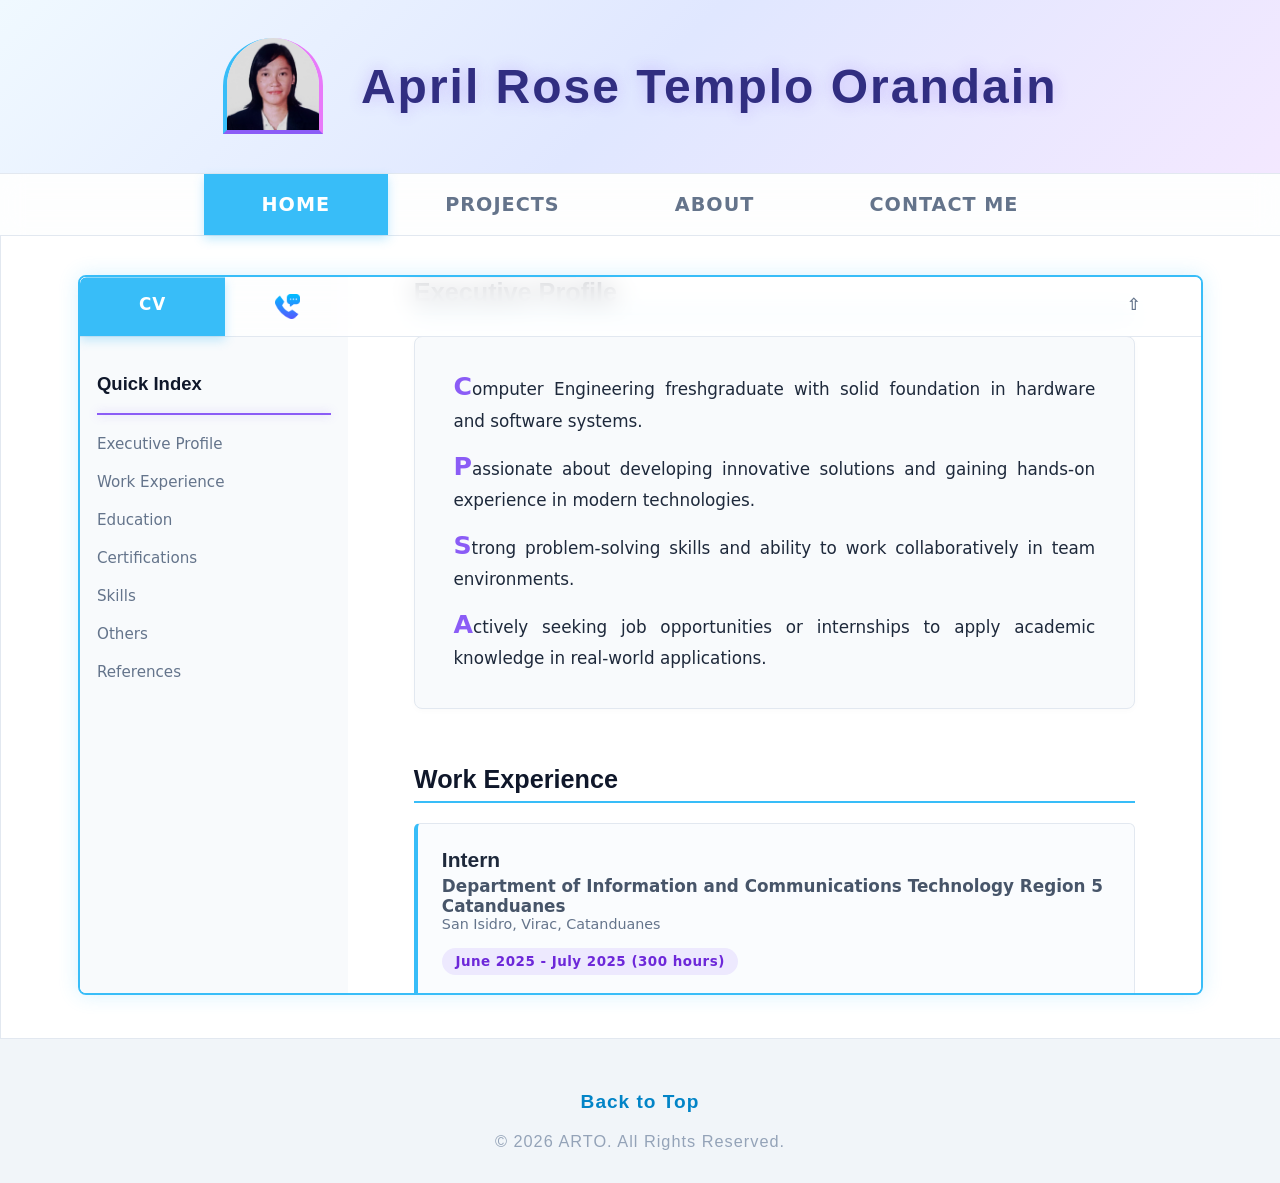
==== commit 0e6d2847: "Add CV page and polish portfolio This commit introduces a dedicated CV page and updates the home pag" ====
--- a/index.html
+++ b/index.html
@@ -24,184 +24,22 @@
 
     <!-- Main Layout Container -->
     <div class="content-wrapper">
-      
-      <!-- Sticky Sidebar Quick Navigation -->
+<!--       
       <aside class="side">
         <div class="side-nav">
           <h3 class="side-title">Quick Index</h3>
           <hr>
           <ul class="side-links">
-            <li><a href="#profile">Executive Profile</a></li>
-            <li><a href="#experience">Work Experience</a></li>
-            <li><a href="#education">Education</a></li>
-            <li><a href="#certifications">Certifications</a></li>
-            <li><a href="#skills">Skills</a></li>
-            <li><a href="#others">Others</a></li>
-            <li><a href="#references">References</a></li>
+            <li><a href="#"></a></li>
           </ul>
         </div>
-      </aside>
+      </aside> -->
 
-      <!-- Main Resume Content Area -->
+      <!-- Main Content Area -->
       <main class="main">
-        
-        <!-- Section 1: Executive Profile -->
-        <section id="profile" class="cv-section">
-          <h1>Executive Profile</h1>
-          <div class="cv-card profile-card">
-            <p>Computer Engineering freshgraduate with solid foundation in hardware and software systems.</p>
-            <p>Passionate about developing innovative solutions and gaining hands-on experience in modern technologies.</p>
-            <p>Strong problem-solving skills and ability to work collaboratively in team environments.</p>
-            <p>Actively seeking job opportunities or internships to apply academic knowledge in real-world applications.</p>
-          </div>
+        <section>
+          <iframe src="cv.html#profile" width="100%" height="1000px"></iframe>
         </section>
-
-        <!-- Section 2: Work Experience -->
-        <section id="experience" class="cv-section">
-          <h1>Work Experience</h1>
-          <div class="timeline-item">
-            <div class="entry-header">
-              <div>
-                <h3 class="role-title">Intern</h3>
-                <h4 class="org-name">Department of Information and Communications Technology Region 5 Catanduanes</h4>
-                <span class="location">San Isidro, Virac, Catanduanes</span>
-              </div>
-              <span class="badge-date">June 2025 - July 2025 (300 hours)</span>
-            </div>
-            <ul class="cv-list">
-              <li>Assisted in logistics operations and provided technical support during the National Information and Communications Technology Month 2025.</li>
-              <li>Collaborated with team members to troubleshoot and resolve technical issues, contributing to the overall efficiency of projects.</li>
-              <li>Served as a substitute front desk assistant, tasked with receiving visitors, answering initial inquiries, and directing clients to the appropriate office or personnel.</li>
-            </ul>
-          </div>
-        </section>
-
-        <!-- Section 3: Education -->
-        <section id="education" class="cv-section">
-          <h1>Education</h1>
-          
-          <div class="timeline-item">
-            <div class="entry-header">
-              <div>
-                <h3 class="degree-level">Tertiary Level</h3>
-                <h4 class="school-name">Catanduanes State University</h4>
-                <span class="location">Calatagan, Virac, Catanduanes</span>
-                <h4 class="study-track">Bachelor of Science in Computer Engineering</h4>
-              </div>
-              <span class="badge-date">2022 - 2026</span>
-            </div>
-          </div>
-
-          <div class="timeline-item">
-            <div class="entry-header">
-              <div>
-                <h3 class="degree-level">Secondary Level</h3>
-                <h4 class="school-name">Philippine Science High School – Bicol Region Campus</h4>
-                <span class="location">Tagongtong, Goa, Camarines Sur</span>
-                <h4 class="study-track">Science, Technology, Engineering, and Mathematics Stand – Physics Track</h4>
-              </div>
-              <span class="badge-date">2016 - 2022</span>
-            </div>
-          </div>
-
-          <div class="timeline-item">
-            <div class="entry-header">
-              <div>
-                <h3 class="degree-level">Primary Level</h3>
-                <h4 class="school-name">Virac Pilot Elementary School – Special Science Elementary School</h4>
-                <span class="location">San Roque, Virac, Catanduanes</span>
-              </div>
-              <span class="badge-date">2010 - 2016</span>
-            </div>
-          </div>
-        </section>
-
-        <!-- Section 4: Certifications -->
-        <section id="certifications" class="cv-section">
-          <h1>Certifications</h1>
-          <div class="cv-card">
-            <ul class="cv-list">
-              <li>Career Service Professional Eligibility, <em>2 March 2025 Passer</em></li>
-            </ul>
-          </div>
-        </section>
-
-        <!-- Section 5: Skills -->
-        <section id="skills" class="cv-section">
-          <h1>Skills</h1>
-          <div class="skills-grid">
-            
-            <div class="skill-group">
-              <span class="skill-label">Computer Literacy</span>
-              <p class="skill-desc">Proficient in using Office Suite Tools</p>
-            <div class="tags">
-                <span class="tag">Word</span>
-                <span class="tag">Excel</span>
-                <span class="tag">PowerPoint</span>
-              </div>
-            </div>
-
-            <div class="skill-group">
-              <span class="skill-label">Programming Languages</span>
-              <p class="skill-desc">Basic knowledge and experience with programming concepts and languages</p>
-              <div class="tags">
-                <span class="tag">C</span>
-                <span class="tag">C++</span>
-                <span class="tag">Python</span>
-              </div>
-            </div>
-
-            <div class="skill-group">
-              <span class="skill-label">Web Development</span>
-              <p class="skill-desc">Experience in building responsive and user-friendly websites using native web technologies</p>
-              <div class="tags">
-                <span class="tag">HTML</span>
-                <span class="tag">CSS</span>
-                <span class="tag">JavaScript</span>
-              </div>
-            </div>
-
-            <div class="skill-group">
-              <span class="skill-label">Software Development</span>
-              <p class="skill-desc">Familiarity with software development methodologies and practices</p>
-              <div class="tags">
-                <span class="tag">Version Control</span>
-                <span class="tag">Testing</span>
-                <span class="tag">Deployment</span>
-              </div>
-            </div>
-
-            <div class="skill-group full-width">
-              <span class="skill-label">Soft Skills</span>
-              <div class="tags">
-                <span class="tag">Adaptability and Flexibility</span>
-                <span class="tag">Time Management and Organization</span>
-                <span class="tag">Critical Thinking and Decision Making</span>
-                <span class="tag">Leadership and Teamwork</span>
-              </div>
-            </div>
-
-          </div>
-        </section>
-
-        <!-- Section 6: Others -->
-        <section id="others" class="cv-section">
-          <h1>Others</h1>
-          <div class="cv-card">
-            <p>I am a dedicated and passionate individual with a strong foundation in computer engineering and a keen interest in software development. I am always eager to learn new technologies and improve my skills.</p>
-            <p>In my free time, I enjoy reading, writing, and exploring new ideas. I am also an advocate for digital literacy and believe in the power of technology to transform lives.</p>
-            <p>As a testiment to my dedication and passion, I strive to actively participate in projects and initiatives that align with my values and goals.</p>
-          </div>
-        </section>
-
-        <!-- Section 7: References -->
-        <section id="references" class="cv-section">
-          <h1>References</h1>
-          <div class="cv-card">
-            <p>Available upon request.</p>
-          </div>
-        </section>
-
       </main>
     </div>
 
--- a/css/light.css
+++ b/css/light.css
@@ -29,7 +29,7 @@
 }
 
 p:hover{
-    font-size: 110%; /* Slightly enlarges text on hover for emphasis */
+    font-size: 125%; /* Slightly enlarges text on hover for emphasis */
 }
 
 a{
@@ -51,7 +51,7 @@
 
 iframe{
     width: 100%;
-    height: 60vh;
+    height: 80vh;
     border: 0.2vw solid #38BDF8; 
     box-shadow: 0 0 20px rgba(56, 189, 248, 0.2); 
     border-radius: 8px;
@@ -105,7 +105,7 @@
 }
 
 .navbar a{
-    padding: 1.5em 3em;
+    padding: 1em 3em;
     text-align: center;
     font-weight: 600;
     letter-spacing: 1px;
@@ -115,7 +115,8 @@
 }
 
 .navbar a:hover:not(.active) {
-    background-color: rgba(241, 245, 249, 0.8);
+    background-color: rgba(167, 208, 212, 0.5);
+    font-weight: bolder;
     color: #0284C7;
 }
 
@@ -182,27 +183,6 @@
     padding: 2em;
     border-top: 1px solid #E2E8F0;
 }
-contact-links {
-    display: flex;
-    justify-content: center;
-    gap: 2em;
-    margin-top: 1em;
-}
-contact-links a{
-    display: inline-block;
-    transition: transform 0.3s ease, box-shadow 0.3s ease;
-}
-contact-links a:hover {
-    transform: translateY(-5px);
-    box-shadow: 0 8px 20px rgba(0, 0, 0, 0.15);
-}
-contact-links img {
-    width: 50px; 
-    height: 50px; 
-    border-radius: 50%; 
-    border: 2px solid #38BDF8; 
-    transition: all 0.3s ease;
-}
 
 /* =========================================
    MOBILE RESPONSIVENESS (Screens under 768px)
@@ -245,7 +225,7 @@
         flex: auto; 
         width: 100%;
         border-bottom: 1px solid #E2E8F0;
-        padding: 0.75rem 1rem;
+        padding: 0.1rem 1.5rem;
         
         /* Pins sidebar to the top right below your main sticky navbar */
         position: sticky;
@@ -259,6 +239,8 @@
     /* Keep the sticky context clean inside the sidebar on mobile */
     .side-nav {
         position: static;
+        padding: 0;
+        margin: 0;
     }
 
     /* Hide the "Resume Index" header and hr on mobile to conserve screen space */
@@ -272,7 +254,6 @@
         display: flex;
         flex-direction: row;
         gap: 0.5rem;
-        margin: 0;
         overflow-x: auto;
         white-space: nowrap;
         -webkit-overflow-scrolling: touch;
@@ -290,9 +271,8 @@
     /* Style the links as tap-friendly pills */
     .side-links a {
         background: #EDE9FE;
-        color: #6D28D9;
-        padding: 0.4rem 0.9rem;
-        border-radius: 20px;
+        color: #aa76ff;
+        border-radius: 5px;
         font-size: 0.8rem;
         font-weight: 600;
     }
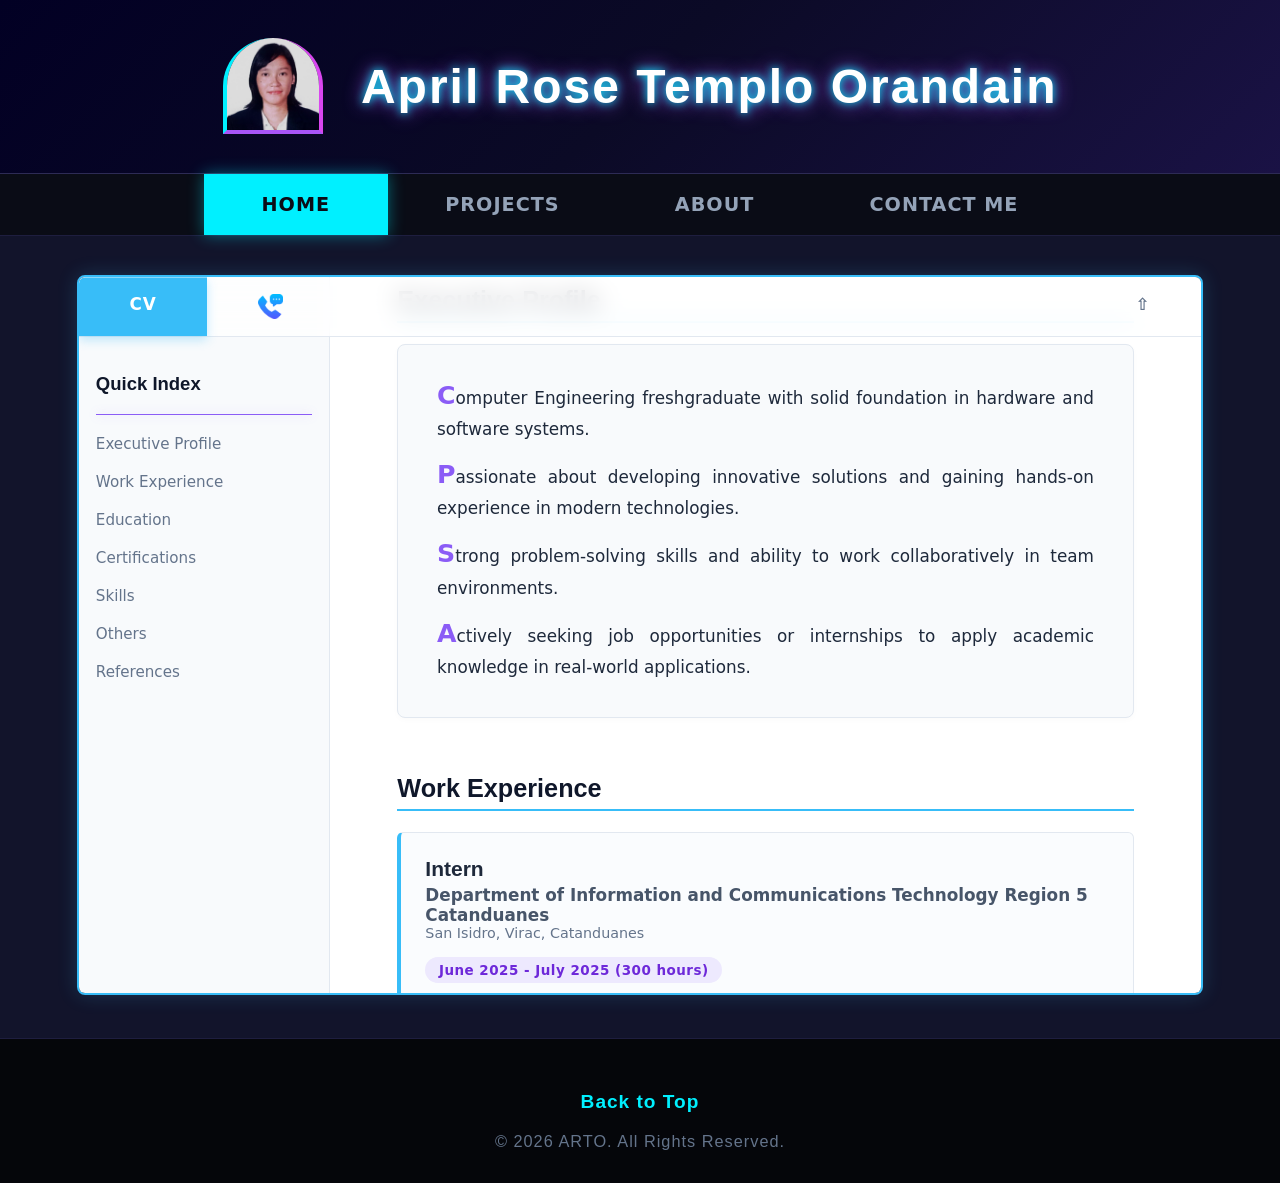
==== commit 60d475ba: "Shuffle project cards and refresh layout This update tidies the contact page structure, adds a style" ====
--- a/index.html
+++ b/index.html
@@ -4,7 +4,7 @@
     <meta charset="UTF-8">
     <meta name="viewport" content="width=device-width, initial-scale=1.0">
     <title>ARTO</title>
-    <link rel="stylesheet" href="css/light.css">
+    <link rel="stylesheet" href="css/main.css">
     <link rel="icon" href="assets/icon.png">
   </head>
   <body>
@@ -38,7 +38,9 @@
       <!-- Main Content Area -->
       <main class="main">
         <section>
-          <iframe src="cv.html#profile" width="100%" height="1000px"></iframe>
+          <div>
+            <iframe src="cv.html#profile" width="100%" height="1000px"></iframe>
+          </div>
         </section>
       </main>
     </div>
--- a/css/main.css
+++ b/css/main.css
@@ -0,0 +1,409 @@
+*{
+    box-sizing: border-box;
+    object-fit: contain; 
+    transition: all 0.3s ease-in-out; 
+}
+html {
+      scroll-behavior: smooth;
+}
+body{
+    background-color: #0B0D17; 
+    font-size: clamp(16px, 1.5vw, 24px); /* Fluid typography */
+    font-family: 'Inter', system-ui, -apple-system, sans-serif; 
+    margin: 0;
+    padding: 0;
+    color: #E2E8F0; 
+    overflow-x: hidden;
+    /* Sets up a full-page column layout */
+    display: flex;
+    flex-direction: column;
+    min-height: 100vh;
+}
+
+p{
+    text-indent: 5%; /* Reduced slightly for modern readability */
+    margin: 1%;
+    text-align: justify;
+    line-height: 1.6; 
+}
+
+p:hover{
+    font-size: 110%; /* Slightly enlarges text on hover for emphasis */
+}
+
+a{
+    color: #00F0FF; 
+    text-decoration: none;
+}
+
+a:hover{
+    color: #D946EF; 
+    text-shadow: 0 0 8px rgba(217, 70, 239, 0.6); 
+}
+
+hr{
+    background-color: #A855F7;
+    border: none;
+    box-shadow: 0 0 10px #A855F7; 
+    height: 0.25vh;
+}
+
+img {
+    max-width: 100%; /* Prevents the image from being wider than its parent container */
+    height: auto;     /* Automatically adjusts the height to keep proportions correct */
+    display: block;   /* Removes unwanted bottom spacing in layout blocks */
+}
+
+iframe{
+    width: 100%;
+    height: 80vh;
+    border: 0.2vw solid #38BDF8; 
+    box-shadow: 0 0 20px rgba(56, 189, 248, 0.2); 
+    border-radius: 8px;
+    animation: cyberPulse 4s infinite ease-in-out;
+}
+
+/* --- HEADER (Flexbox) --- */
+.header{
+    background: linear-gradient(135deg, #020024 0%, #0B0A26 50%, #1A1245 100%);
+    width: 100%;
+    padding: 2em;
+    border-bottom: 1px solid #2D2B55;
+    /* Flexbox aligns the logo and text horizontally */
+    display: flex;
+    align-items: center; 
+    justify-content: center;
+    gap: 2em;
+}
+
+.header img{
+    width: 100px; /* Fixed size instead of unreliable percentages */
+    border-left: 0.5vh solid #00F0FF;
+    border-bottom: 0.5vh solid #A855F7;
+    border-right: 0.5vh solid #D946EF;
+    border-top-left-radius: 50%; 
+    border-top-right-radius: 50%;
+}
+
+.header h1{
+    margin: 0;
+    font-size: 2.5em;
+    color: #FFFFFF;
+    text-shadow: 0 0 10px #00F0FF, 0 0 20px #A855F7; 
+    font-family: 'Orbitron', 'Montserrat', sans-serif; 
+    letter-spacing: 2px;
+}
+
+/* --- NAVBAR (Flexbox) --- */
+.navbar{
+    width: 100%;
+    background-color: rgba(11, 13, 23, 0.85); 
+    backdrop-filter: blur(10px); 
+    border-bottom: 1px solid #1E1E3F;
+    z-index: 5;
+    position: sticky;
+    top: 0;
+    /* Flexbox lines up the links side-by-side */
+    display: flex;
+    justify-content: center; /* Centers the nav links */
+    flex-wrap: wrap; /* Allows links to wrap if screen gets too small */
+}
+
+.navbar a{
+    padding: 1em 3em; /* Finger-friendly padding */
+    text-align: center;
+    font-weight: 600;
+    letter-spacing: 1px;
+    text-transform: uppercase;
+    font-family: 'Montserrat', system-ui, sans-serif;
+    color: #94A3B8;
+}
+
+.navbar a:hover:not(.active) {
+    background-color: #1E1E3F;
+    font-weight: bolder;
+    color: #00F0FF;
+}
+
+a.active{
+    background-color: #00F0FF;
+    color: #0B0D17;
+    box-shadow: 0 0 15px rgba(0, 240, 255, 0.4); 
+}
+
+/* --- MAIN LAYOUT (Flexbox) --- */
+.content-wrapper {
+    /* Flexbox puts the sidebar and main content side-by-side */
+    display: flex;
+    flex-direction: row;
+    flex: 1; /* Pushes the footer to the bottom */
+    width: 100%;
+    max-width: 1400px; /* Keeps it from stretching infinitely on huge monitors */
+    margin: 0 auto;    /* Centers the layout */
+}
+
+.side {
+    flex: 0 0 250px;
+    padding: 1.5em 1.0em;
+    color: #94A3B8; 
+    background-color: #0B0D17;
+    
+    display: flex;
+    flex-direction: column;
+    align-items: center; /* Centers items horizontally */
+    text-align: center;  /* Centers the paragraph text */
+}
+
+
+.main{
+    flex: 1; /* Takes up all remaining width automatically */
+    background-color: #12142B; 
+    padding: 2em 4em;
+    /* border-left: 1px solid #1E1E3F; */
+}
+
+.main p::first-letter{
+    font-size: 150%;
+    color: #00F0FF; 
+    font-weight: bold;
+}
+
+.main h1{
+    font-weight: 700;
+    font-family: 'Montserrat', sans-serif;
+    border-bottom: 2px solid #A855F7; 
+    padding-bottom: 0.25em;
+    color: #FFFFFF;
+    margin-top: 0;
+}
+
+.main h3{
+    font-weight: 700;
+    font-family: 'Montserrat', sans-serif;
+    padding-bottom: 0.25em;
+    color:  #00F0FF;
+    margin-top: 0;
+}
+
+/* --- FOOTER --- */
+.footer{
+    text-align: center;
+    font-family: 'Inter', sans-serif;
+    letter-spacing: 1px;
+    font-size: 0.85em;
+    background-color: #05060A; 
+    color: #64748B;
+    padding: 2em;
+    border-top: 1px solid #1E1E3F;
+}
+
+/* Layout Container */
+.icon-container {
+  display: flex;            /* Activates Flexbox layout */
+  flex-direction: row;      /* Places items horizontally */
+  gap: 20px;                /* Controls space between icons perfectly */
+  justify-content: center;  /* Centers the row (change to flex-start for left-align) */
+  align-items: center;      /* Centers icons vertically */
+  padding: 15px;
+}
+
+/* Base Icon Link Structure */
+.icon-link {
+  display: inline-flex;
+  justify-content: center;
+  align-items: center;
+  width: 12.5%;
+  height: 12.5%;
+  border-radius: 10px;  
+  padding: 10px; 
+  margin: 0 10px;   
+  
+  /* The dynamic secret: smoothly transitions changes over 0.3 seconds */
+  transition: all 0.3s cubic-bezier(0.175, 0.885, 0.32, 1.275); 
+}
+
+/* The Icon Image sizing */
+.icon-img {
+  width: 90%;              /* Controls the scale of the icon graphic inside */
+  height: 90%;
+}
+
+/* Dynamic Interaction Effects (Hover & Focus) */
+.icon-link:hover, 
+.icon-link:focus {
+  transform: scale(1.15);     /* Dynamic scale pop effect */
+  background-color: #007bff; /* Changes background color dynamically on hover */
+  box-shadow: 0 8px 15px rgba(0, 123, 255, 0.3); /* Dynamic drop shadow glow */
+}
+
+/* Ensure the image scales neatly with the container */
+.icon-link:hover .icon-img {
+  filter: brightness(0) invert(1); /* Dynamically turns a black Flaticon SVG into pure white */
+}
+    
+
+/* =========================================
+   MOBILE RESPONSIVENESS (Screens under 768px)
+   ========================================= */
+@media screen and (max-width: 768px) {
+    
+    .header {
+        flex-direction: column; /* Stacks logo on top of text */
+        gap: 1em;
+        text-align: center;
+    }
+
+    .navbar {
+            flex-direction: row; /* Forces links to stay side-by-side */
+            flex-wrap: nowrap;   /* Prevents them from dropping to a second line */
+            overflow-x: auto;    /* Adds a horizontal scrollbar if links overflow */
+            -webkit-overflow-scrolling: touch; /* Smooth swiping on iPhones */
+            justify-content: flex-start; /* Aligns to the left so scrolling feels natural */
+        }
+
+    .navbar a {
+            width: auto;         /* Removes the 100% stacking width */
+            flex: 1;             /* Helps them space evenly */
+            white-space: nowrap; /* Prevents the text inside the link from breaking into two lines */
+            padding: 1em 1.5em;  /* Finger-friendly padding */
+            border-bottom: none; /* Removes the stack dividers */
+        }
+
+    /* Hide the scrollbar visually but keep the scroll function (optional but sleek) */
+    .navbar::-webkit-scrollbar {
+            display: none;
+        }
+
+    .content-wrapper {
+        flex-direction: column; /* Stacks sidebar and main content */
+    }
+
+    .side {
+        flex: auto; /* Removes fixed width */
+        width: 100%;
+        border-bottom: 1px solid #1E1E3F;
+    }
+
+    .main {
+        padding: 2em 1.5em; /* Reduce padding on small screens */
+        border-left: none;
+    }
+
+    .icon-container {
+        flex-direction: column; /* Stacks icons vertically */       
+    }
+    .icon-link {
+        width: 150px; /* Adjusts icon size for smaller screens */
+        height: 150px;
+    }
+    .icon-img {
+        width: 80%; /* Adjusts icon image size for smaller screens */
+        height: 80%;
+    }
+}
+
+/* --- CYBER-POSTCARD CONTACT FORM --- */
+/* Define the pulsing neon glow animation */
+@keyframes cyberPulse {
+    0% {
+        border-color: #00F0FF;
+        box-shadow: 0 0 15px rgba(0, 240, 255, 0.3), inset 0 0 10px rgba(0, 240, 255, 0.1);
+    }
+    50% {
+        border-color: #A855F7;
+        box-shadow: 0 0 30px rgba(168, 85, 247, 0.7), inset 0 0 20px rgba(168, 85, 247, 0.3);
+    }
+    100% {
+        border-color: #00F0FF;
+        box-shadow: 0 0 15px rgba(0, 240, 255, 0.3), inset 0 0 10px rgba(0, 240, 255, 0.1);
+    }
+}
+
+/* Apply the animation to your postcard container */
+.contact-postcard {
+    background-color: #12142B; 
+    color: #E2E8F0;
+    max-width: 700px;
+    margin: 2em auto;
+    padding: 3em;
+    border-radius: 8px;
+    position: relative;
+    
+    /* Set initial border and trigger the continuous pulse */
+    border: 2px solid #00F0FF;
+    animation: cyberPulse 4s infinite ease-in-out;
+}
+
+.contact-postcard h2 {
+    font-family: 'Montserrat', sans-serif;
+    color: #83c7ff;
+    text-align: center;
+    border-bottom: 2px solid #55a9f7;
+    padding-bottom: 0.5em;
+    margin-top: 0;
+    text-shadow: 0 0 10px rgba(168, 85, 247, 0.4);
+}
+
+.contact-postcard form {
+    display: flex;
+    flex-direction: column;
+    gap: 1.5rem;
+    margin-top: 2rem;
+}
+
+.postcard-message-side {
+    display: flex;
+    flex-direction: column;
+    gap: 0.5rem;
+}
+
+.contact-postcard label {
+    color: #00F0FF; /* Neon Cyan accent for labels */
+    font-family: 'Montserrat', sans-serif;
+    font-weight: 600;
+    letter-spacing: 1px;
+    font-size: 0.9em;
+    text-transform: uppercase;
+}
+
+.contact-postcard textarea {
+    width: 100%;
+    background-color: rgba(11, 13, 23, 0.7);
+    border: 1px dashed #A855F7;
+    border-radius: 4px;
+    padding: 1.25rem;
+    color: #E2E8F0;
+    font-family: 'Inter', sans-serif;
+    font-size: 1rem;
+    resize: vertical;
+    min-height: 160px;
+    transition: all 0.3s ease;
+}
+
+.contact-postcard textarea:focus {
+    outline: none;
+    border-color: #00F0FF;
+    box-shadow: 0 0 10px rgba(0, 240, 255, 0.3);
+    background-color: #0B0D17;
+}
+
+/* Button matching your site's neon aesthetic */
+.contact-postcard .btn {
+    background-color: transparent;
+    color: #00F0FF;
+    border: 2px solid #00F0FF;
+    padding: 0.85rem 2rem;
+    font-weight: bold;
+    cursor: pointer;
+    text-transform: uppercase;
+    letter-spacing: 1px;
+    align-self: center;
+    border-radius: 4px;
+    font-family: 'Montserrat', sans-serif;
+}
+
+.contact-postcard .btn:hover {
+    background-color: #00F0FF;
+    color: #0B0D17;
+    box-shadow: 0 0 15px rgba(0, 240, 255, 0.6);
+}
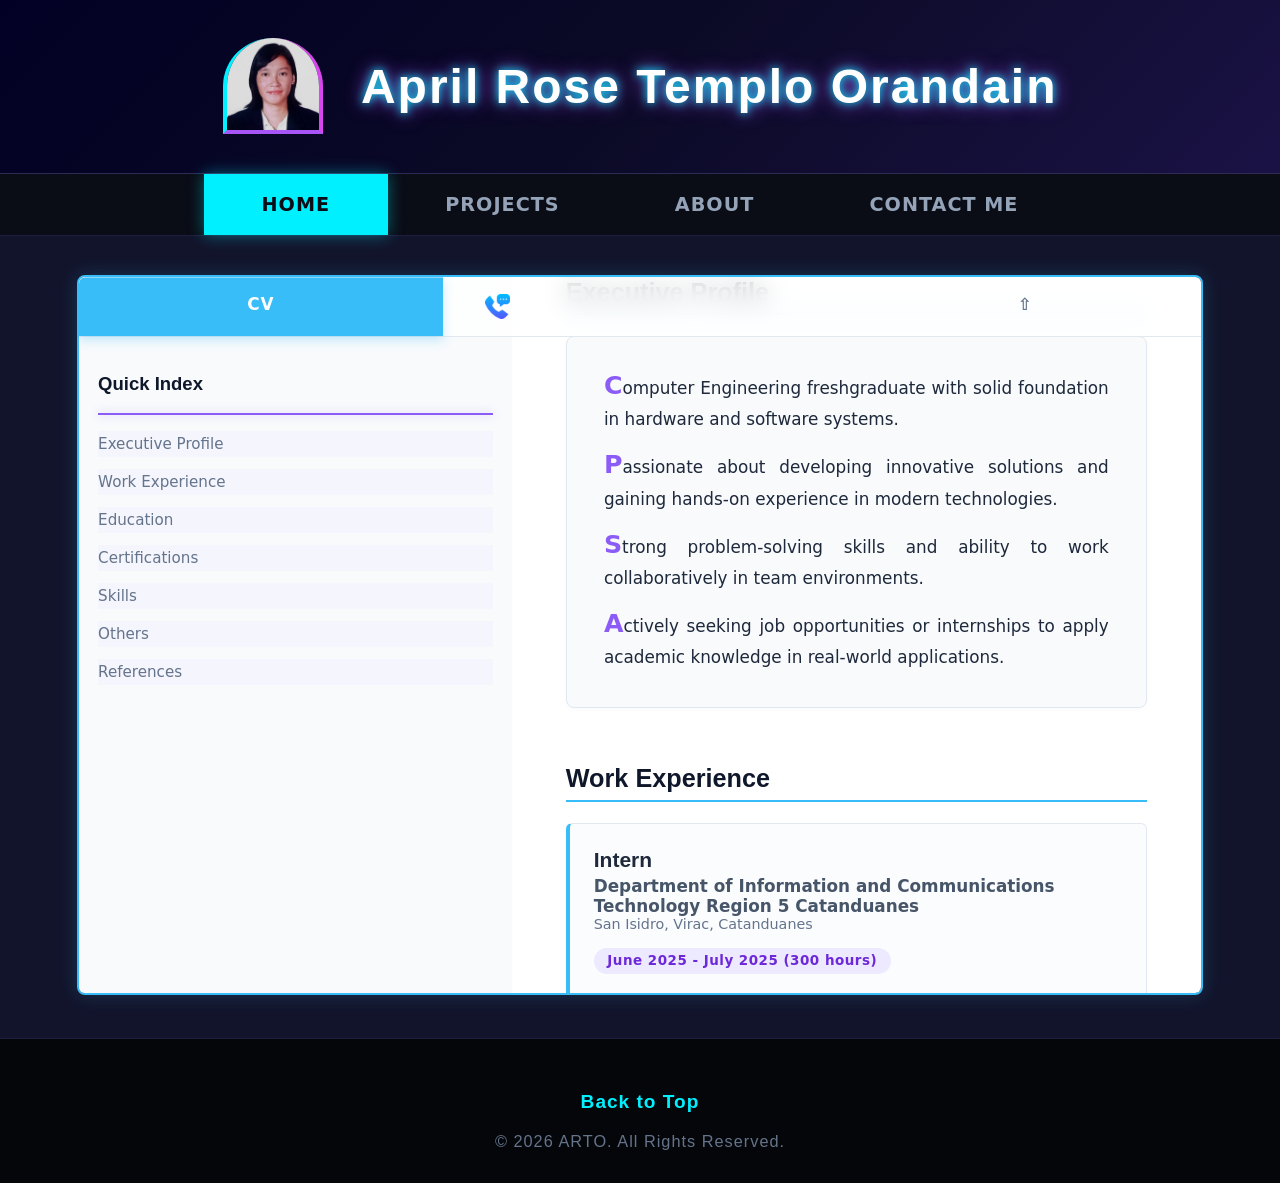
==== commit 9a30786f: "Just quick retouches" ====
--- a/index.html
+++ b/index.html
@@ -42,6 +42,11 @@
             <iframe src="cv.html#profile" width="100%" height="1000px"></iframe>
           </div>
         </section>
+        <section>
+          <div>
+            
+          </div>
+        </section>
       </main>
     </div>
 
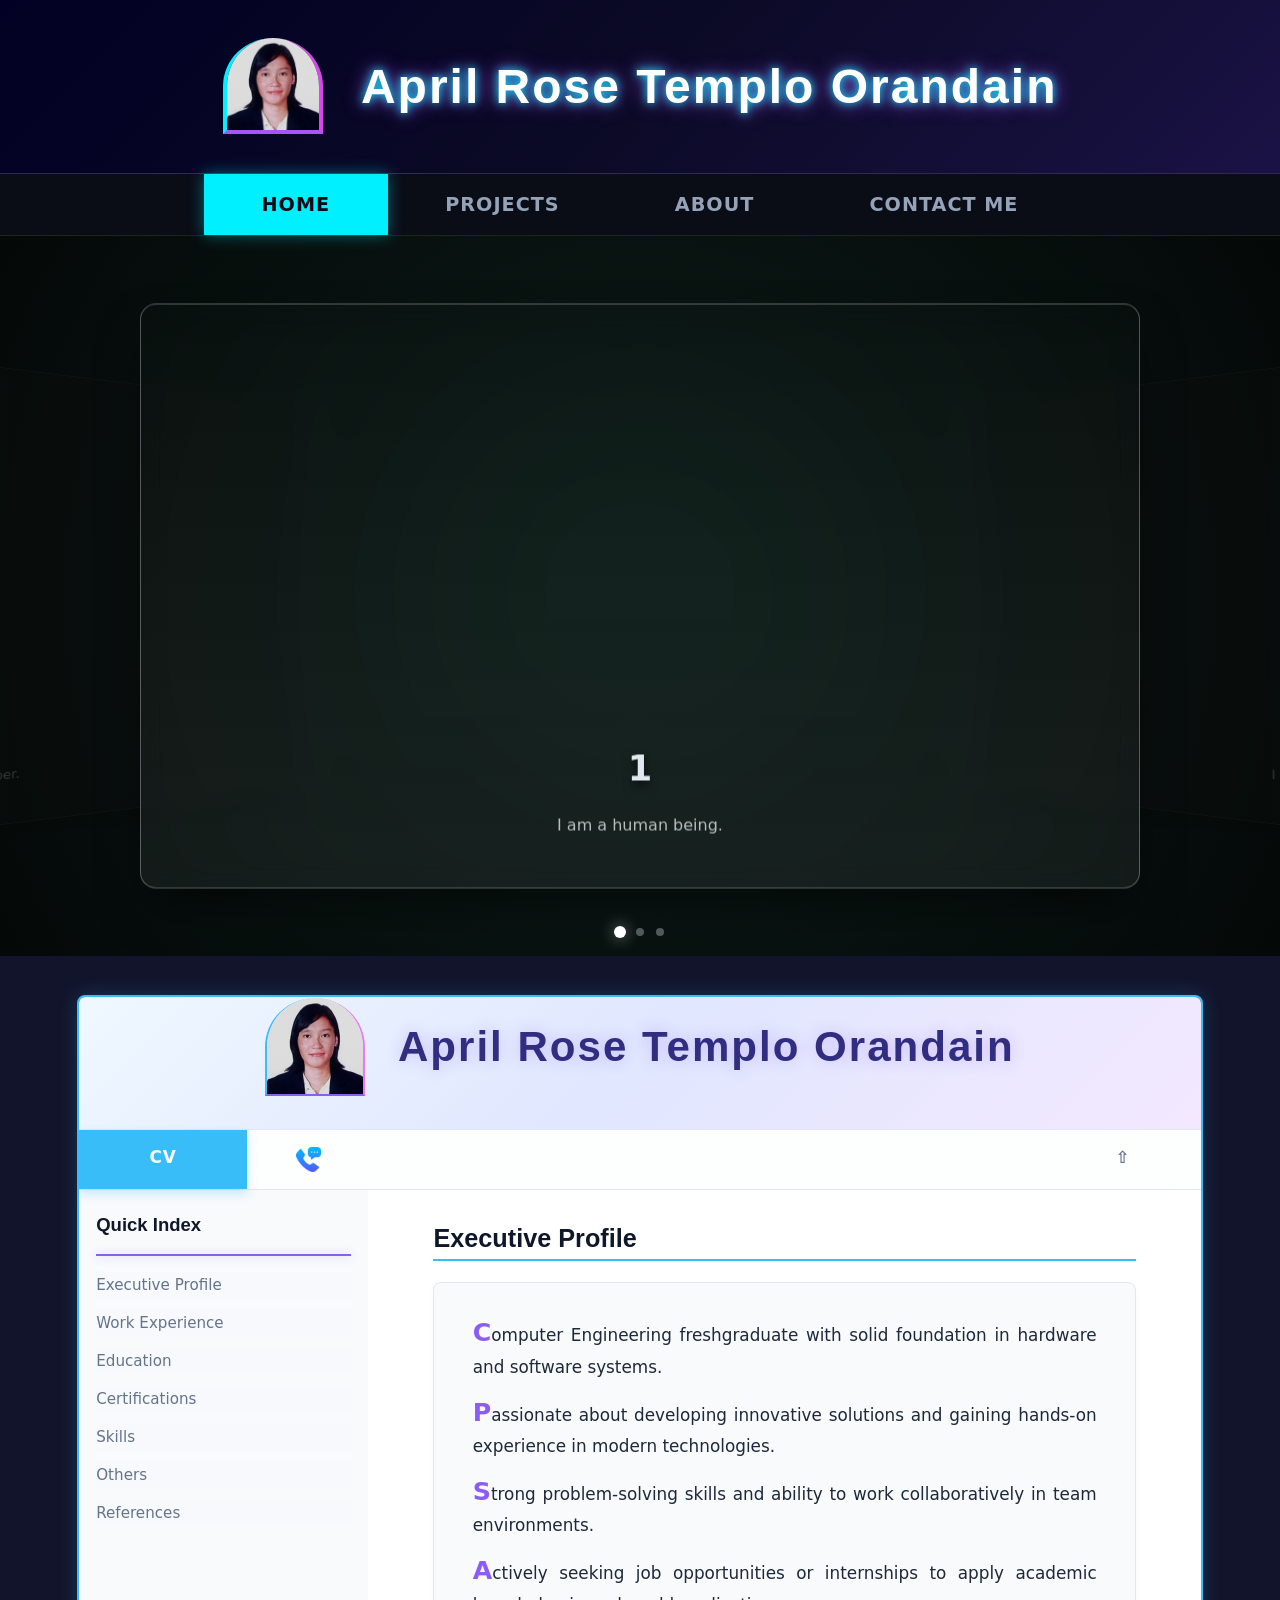
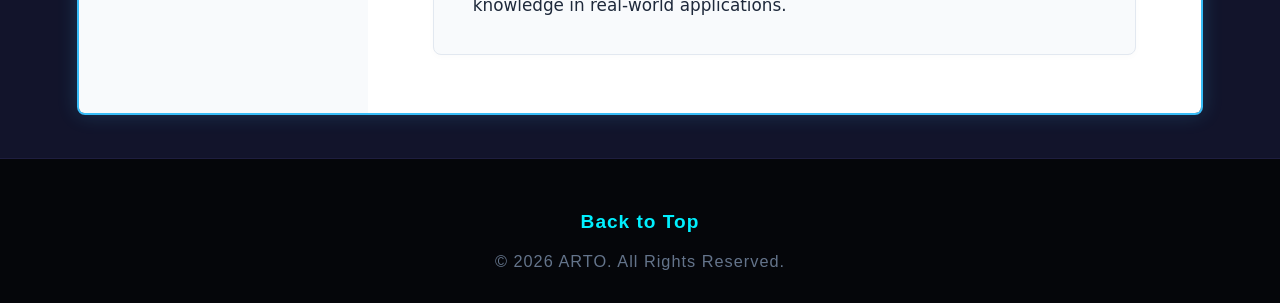
==== commit bd375219: "Add homepage showcase carousel Added an interactive 3D carousel to the homepage with autoplay, swipe" ====
--- a/index.html
+++ b/index.html
@@ -22,6 +22,21 @@
       <a href="contact.html">Contact me</a>
     </div>
 
+        <!-- Highlights Carousel Section -->
+<section class="carousel-section">
+    <!-- Dynamic background matching the active card -->
+    <div class="carousel-bg-layer" id="carousel-bg-layer"></div>
+    <div class="carousel-vignette"></div>
+
+    <div class="carousel-container">
+        <!-- JS will inject the 3D cards here -->
+        <div class="carousel" id="carousel"></div>
+
+        <!-- JS will inject the indicator dots here -->
+        <div class="indicators" id="indicators"></div>
+    </div>
+</section>
+
     <!-- Main Layout Container -->
     <div class="content-wrapper">
 <!--       
@@ -35,18 +50,18 @@
         </div>
       </aside> -->
 
+
+      
       <!-- Main Content Area -->
       <main class="main">
+
+<!-- CV Section -->
         <section>
           <div>
             <iframe src="cv.html#profile" width="100%" height="1000px"></iframe>
           </div>
         </section>
-        <section>
-          <div>
-            
-          </div>
-        </section>
+
       </main>
     </div>
 
@@ -55,5 +70,8 @@
       <h3><a href="#header">Back to Top</a></h3>
       <span>&copy; 2026 ARTO. All Rights Reserved.</span>
     </div>
+
+    <script src="javascript/carousel.js"></script>
+
   </body>
 </html>
--- a/css/main.css
+++ b/css/main.css
@@ -1,3 +1,7 @@
+:root {
+    --transition-speed: 0.8s;
+}
+
 *{
     box-sizing: border-box;
     object-fit: contain; 
@@ -300,6 +304,11 @@
         width: 80%; /* Adjusts icon image size for smaller screens */
         height: 80%;
     }
+    .card { width: 75vw; padding: 20px; }
+    .card h2 { font-size: 1.5rem; }
+    .card p { font-size: 0.85rem; max-width: 100%; }
+    .card.prev { transform: translate(-110%, -50%) translateZ(-200px) rotateY(35deg); }
+    .card.next { transform: translate(10%, -50%) translateZ(-200px) rotateY(-35deg); }      
 }
 
 /* --- CYBER-POSTCARD CONTACT FORM --- */
@@ -319,9 +328,9 @@
     }
 }
 
-/* Apply the animation to your postcard container */
+/* Apply the animation to postcard container */
 .contact-postcard {
-    background-color: #12142B; 
+    background-color: #121a2b; 
     color: #E2E8F0;
     max-width: 700px;
     margin: 2em auto;
@@ -387,7 +396,6 @@
     background-color: #0B0D17;
 }
 
-/* Button matching your site's neon aesthetic */
 .contact-postcard .btn {
     background-color: transparent;
     color: #00F0FF;
@@ -406,4 +414,169 @@
     background-color: #00F0FF;
     color: #0B0D17;
     box-shadow: 0 0 15px rgba(0, 240, 255, 0.6);
-}+}
+
+/* Carousel Section */
+.carousel-section {
+    position: relative;
+    width: 100%;
+    /* This ensures the absolute background doesn't break out of the carousel area */
+}
+
+.carousel-bg-layer {
+    position: absolute;
+    top: 0;
+    left: 0;
+    width: 100%;
+    height: 100%;
+    transition: background-color var(--transition-speed) ease-in-out;
+    z-index: -2; /* Keeps it strictly behind the vignette and the 3D cards */
+}
+.carousel-vignette {
+    position: absolute;
+    top: 0;
+    left: 0;
+    width: 100%;
+    height: 100%;
+    background: radial-gradient(circle at center, transparent 10%, #030505 120%);
+    z-index: -1;
+    pointer-events: none;
+}
+.carousel-container {
+    position: relative;
+    width: 100%;
+    height: 80vh;
+    padding-top: 0; /* Removed top padding for better alignment */
+    display: flex;
+    justify-content: center;
+    align-items: center;
+    perspective: 1200px; /* Crucial for the pronounced 3D effect */
+    overflow: hidden;
+}
+
+.carousel {
+    position: relative;
+    width: 100%;
+    height: 100%;
+    transform-style: preserve-3d;
+}
+
+.card {
+    position: absolute;
+    top: 50%;
+    left: 50%;
+    width: 80vw;
+    max-width: 1000px; /* Cap size on huge monitors */
+    height: 65vh;
+    background: rgba(255, 255, 255, 0.03);
+    backdrop-filter: blur(12px);
+    -webkit-backdrop-filter: blur(12px);
+    border: 1px solid rgba(255, 255, 255, 0.1);
+    border-radius: 16px;
+    padding: 40px;
+    display: flex;
+    flex-direction: column;
+    justify-content: flex-end; /* Text sits at the bottom */
+    align-items: center;
+    text-align: center;
+    transform-origin: center center;
+    transition: transform var(--transition-speed) cubic-bezier(0.2, 0.8, 0.2, 1), 
+                opacity var(--transition-speed) cubic-bezier(0.2, 0.8, 0.2, 1),
+                filter var(--transition-speed) cubic-bezier(0.2, 0.8, 0.2, 1);
+    opacity: 0;
+    pointer-events: none;
+    user-select: none;
+    box-shadow: 0 25px 50px -12px rgba(0, 0, 0, 0.5);
+}
+
+.card h2 {
+    font-size: 2.2rem;
+    font-weight: 800;
+    margin-bottom: 15px;
+    text-shadow: 0 4px 10px rgba(0,0,0,0.6);
+    transition: transform var(--transition-speed);
+}
+
+.card p {
+    font-size: 1rem;
+    line-height: 1.6;
+    color: rgba(255, 255, 255, 0.7);
+    transition: opacity var(--transition-speed);
+    
+    text-align: center; /* Overrides the global 'justify' */
+    text-indent: 0;     /* Removes the global 5% indent so it centers perfectly */
+    width: 100%;        /* Forces the paragraph to use the available card width */
+    max-width: 90%;     /* Prevents the text from touching the absolute edges of the card */
+}
+
+
+/* Center Card */
+.card.active {
+    transform: translate(-50%, -50%) translateZ(0px) rotateY(0deg);
+    width: 80vw;
+    opacity: 1;
+    z-index: 10;
+    pointer-events: auto;
+    border-color: rgba(255, 255, 255, 0.3);
+    background: linear-gradient(180deg, rgba(255,255,255,0.01) 0%, rgba(255,255,255,0.06) 100%);
+}
+
+/* Left Card (Pushed to left edge, sharply angled) */
+.card.prev {
+    /* translate(-130%) moves it left relative to its own 50vw width */
+    transform: translate(-135%, -50%) translateZ(-300px) rotateY(45deg);
+    opacity: 0.4;
+    z-index: 5;
+    pointer-events: auto;
+    cursor: pointer;
+    filter: brightness(0.6);
+}
+
+/* Right Card (Pushed to right edge, sharply angled) */
+.card.next {
+    transform: translate(35%, -50%) translateZ(-300px) rotateY(-45deg);
+    opacity: 0.4;
+    z-index: 5;
+    pointer-events: auto;
+    cursor: pointer;
+    filter: brightness(0.6);
+}
+
+/* Hover effects for side cards */
+.card.prev:hover, .card.next:hover {
+    opacity: 0.7;
+    filter: brightness(0.9);
+}
+
+/* Hidden Cards (Tucked far back) */
+.card.hidden {
+    transform: translate(-50%, -50%) translateZ(-800px) rotateY(0deg);
+    opacity: 0;
+    z-index: 1;
+}
+
+.indicators {
+    position: absolute;
+    bottom: 20px;
+    left: 50%;
+    transform: translateX(-50%);
+    display: flex;
+    gap: 12px;
+    z-index: 20;
+}
+
+.dot {
+    width: 8px;
+    height: 8px;
+    border-radius: 50%;
+    background: rgba(255, 255, 255, 0.3);
+    cursor: pointer;
+    transition: all 0.3s ease;
+}
+
+.dot.active {
+    background: #ffffff;
+    transform: scale(1.5);
+    box-shadow: 0 0 10px rgba(255, 255, 255, 0.5);
+}
+
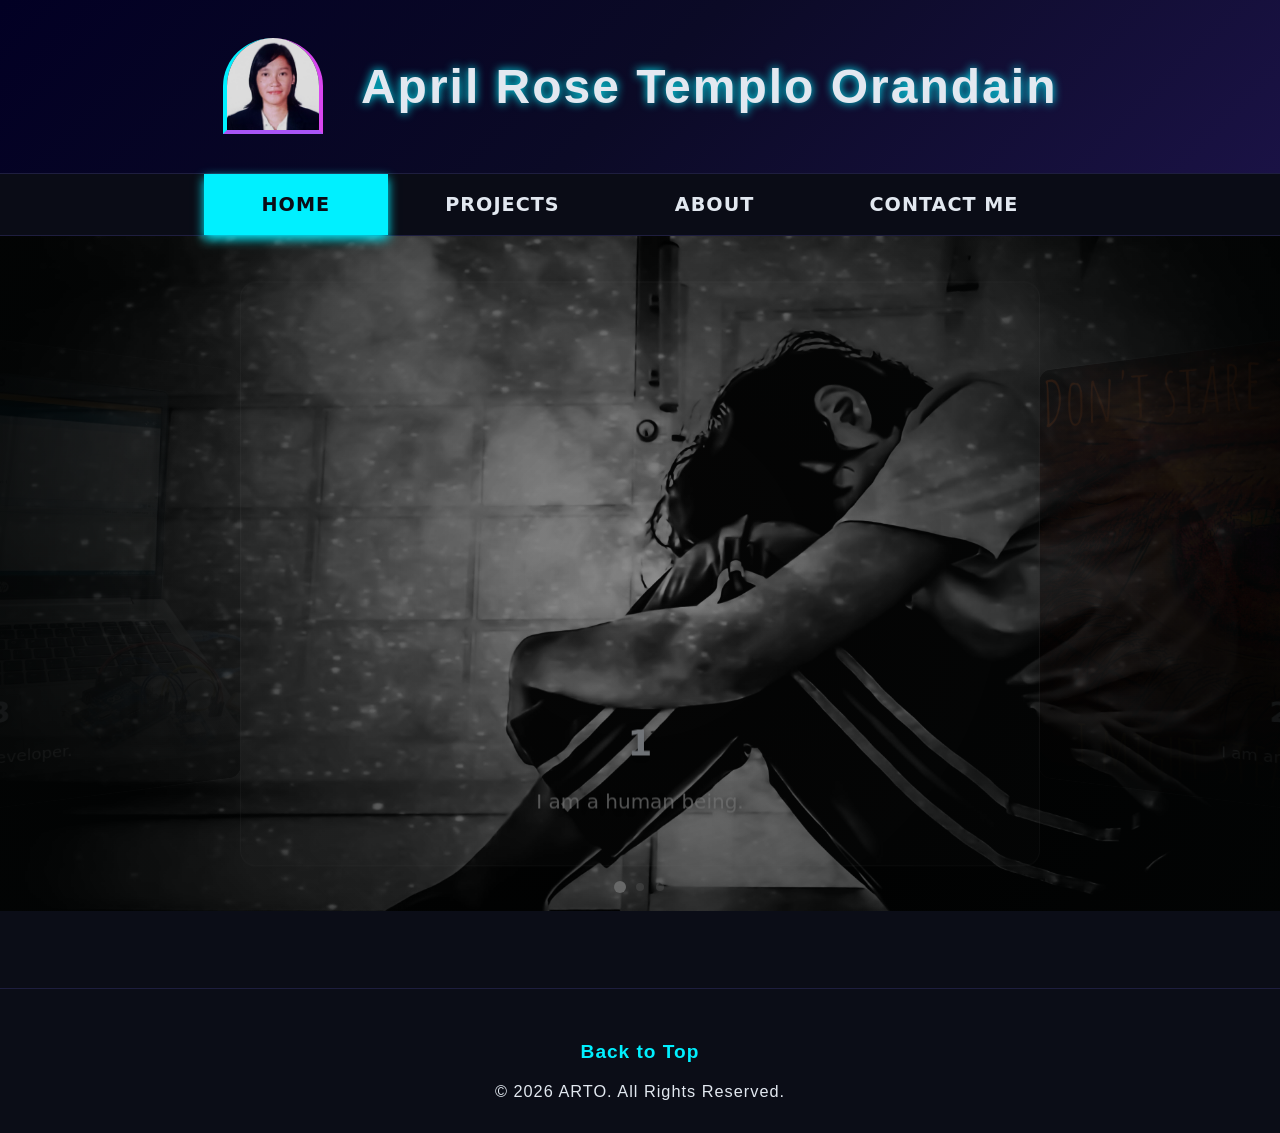
==== commit cf624e96: "Add routed portfolio pages and styling refresh This commit introduces a hash-based single-page portf" ====
--- a/index.html
+++ b/index.html
@@ -4,74 +4,46 @@
     <meta charset="UTF-8">
     <meta name="viewport" content="width=device-width, initial-scale=1.0">
     <title>ARTO</title>
-    <link rel="stylesheet" href="css/main.css">
+    
+    <link rel="stylesheet" href="css/style.css">
     <link rel="icon" href="assets/icon.png">
   </head>
   <body>
     <!-- Header -->
-    <div class="header" id="header">
+    <header class="header" id="header">
       <img src="assets/profile.png" alt="Profile Picture" class="profile-pic">
       <h1>April Rose Templo Orandain</h1>
-    </div>
+    </header>
 
     <!-- Navigation -->
-    <div class="navbar">
-      <a href="index.html" class="active">Home</a>
-      <a href="projects.html">Projects</a>
-      <a href="about.html">About</a>
-      <a href="contact.html">Contact me</a>
-    </div>
+    <nav class="navbar">
+      <a href="#home" class="active" id="nav-home">Home</a>
+      <a href="#projects" id="nav-projects">Projects</a>
+      <a href="#about" id="nav-about">About</a>
+      <a href="#contact" id="nav-contact">Contact me</a>
+    </nav>
 
-        <!-- Highlights Carousel Section -->
-<section class="carousel-section">
-    <!-- Dynamic background matching the active card -->
-    <div class="carousel-bg-layer" id="carousel-bg-layer"></div>
-    <div class="carousel-vignette"></div>
-
-    <div class="carousel-container">
-        <!-- JS will inject the 3D cards here -->
-        <div class="carousel" id="carousel"></div>
-
-        <!-- JS will inject the indicator dots here -->
-        <div class="indicators" id="indicators"></div>
-    </div>
-</section>
-
-    <!-- Main Layout Container -->
-    <div class="content-wrapper">
-<!--       
-      <aside class="side">
-        <div class="side-nav">
-          <h3 class="side-title">Quick Index</h3>
-          <hr>
-          <ul class="side-links">
-            <li><a href="#"></a></li>
-          </ul>
+    <!-- Main Content Area -->
+    <main id="app-root">
+      <section class="main">
+        <div style="display: flex; justify-content: center; align-items: center; width: 100%; height: 50vh;">
+            <p>Initializing Systems...</p>
         </div>
-      </aside> -->
-
-
-      
-      <!-- Main Content Area -->
-      <main class="main">
-
-<!-- CV Section -->
-        <section>
-          <div>
-            <iframe src="cv.html#profile" width="100%" height="1000px"></iframe>
-          </div>
-        </section>
-
-      </main>
-    </div>
+      </section>
+    </main>
 
     <!-- Footer -->
-    <div class="footer">
-      <h3><a href="#header">Back to Top</a></h3>
+    <footer class="footer">
+      <h3><a href="#" id="back-to-top">Back to Top</a></h3>
       <span>&copy; 2026 ARTO. All Rights Reserved.</span>
-    </div>
+    </footer>
 
-    <script src="javascript/carousel.js"></script>
+    <!-- Scripts -->
+    <script src="javascript/home.js" defer></script>
+    <script src="javascript/projects.js" defer></script>
+    <script src="javascript/about.js" defer></script>
+    <script src="javascript/contact.js" defer></script>
+    <script src="site.js" defer></script>
 
   </body>
 </html>
--- a/css/style.css
+++ b/css/style.css
@@ -0,0 +1,822 @@
+/* =========================================
+   THEME VARIABLES (Color Palettes)
+   ========================================= */
+:root {
+    --transition-speed: 0.8s;
+}
+
+/* Cyber-Neon Theme*/
+body.theme-neon {
+    --bg-color: #0B0D17; 
+    --text-color: #E2E8F0; 
+    --accent-1: #00F0FF; 
+    --accent-2: #A855F7; 
+    --accent-3: #D946EF;
+    --nav-bg: rgba(11, 13, 23, 0.85); 
+    --header-grad: linear-gradient(135deg, #020024 0%, #0B0A26 50%, #1A1245 100%);
+    --card-bg: rgba(255, 255, 255, 0.03);
+    --border-subtle: #1E1E3F;
+}
+
+/* Twilight Theme*/
+body.theme-twilight {
+    --bg-color: #231C35; 
+    --text-color: #E0D8ED; 
+    --accent-1: #FFD25F; 
+    --accent-2: #FF7A85; 
+    --accent-3: #A78BFA;
+    --nav-bg: rgba(43, 34, 66, 0.85); 
+    --header-grad: linear-gradient(135deg, #2D2342 0%, #3F2E5E 50%, #543A6B 100%);
+    --card-bg: #231C35;
+    --border-subtle: #433360;
+}
+
+/* Light Theme*/
+body.theme-light {
+    --bg-color: #F8FAFC; 
+    --text-color: #1E293B; 
+    --accent-1: #0284C7; 
+    --accent-2: #C026D3; 
+    --accent-3: #38BDF8;
+    --nav-bg: rgba(255, 255, 255, 0.75); 
+    --header-grad: linear-gradient(135deg, #F0F9FF 0%, #E0E7FF 50%, #F3E8FF 100%);
+    --card-bg: #FAFCFE;
+    --border-subtle: #E2E8F0;
+}
+
+/* =========================================
+   GLOBAL RESET & BASE ELEMENTS
+   ========================================= */
+*, *::before, *::after {
+    box-sizing: border-box;
+    object-fit: contain;
+    transition: all 0.3s ease-in-out;
+}
+
+html {
+    scroll-behavior: smooth;
+    scroll-padding-top: 10vw;
+}
+
+body {
+    background-color: var(--bg-color);
+    color: var(--text-color);
+    font-size: clamp(16px, 1.5vw, 24px);
+    font-family: 'Inter', system-ui, -apple-system, sans-serif;
+    margin: 0;
+    padding: 0;
+    overflow-x: hidden;
+    display: flex; 
+    flex-direction: column;
+    min-height: 100vh;
+    transition: background-color 0.5s ease, color 0.5s ease;
+}
+
+p {
+    text-indent: 5%;
+    margin: 1%;
+    text-align: justify;
+    line-height: 1.6;
+}
+
+p:hover {
+    font-size: 125%;
+}
+
+a {
+    color: var(--accent-1);
+    text-decoration: none;
+}
+
+a:hover {
+    color: var(--accent-2);
+    text-shadow: 0 0 8px var(--accent-2); 
+}
+
+hr {
+    background-color: var(--accent-2);
+    border: none;
+    box-shadow: 0 0 10px var(--accent-2); 
+    height: 0.25vh;
+}
+
+img {
+    max-width: 100%;
+    height: auto;
+    display: block;
+}
+
+@keyframes lightPulse {
+    0% { border-color: var(--accent-1); box-shadow: 0 0 15px var(--accent-1); }
+    50% { border-color: var(--accent-2); box-shadow: 0 0 30px var(--accent-2); }
+    100% { border-color: var(--accent-3); box-shadow: 0 0 15px var(--accent-3); }
+}
+
+iframe {
+    width: 100%;  
+    height: 75vh;  
+    border: 0.2vw solid var(--accent-3); 
+    border-radius: 8px;  
+    animation: lightPulse 4s infinite ease-in-out;  
+}
+
+/* =========================================
+   PERSISTENT UI
+   ========================================= */
+.header {
+    background: var(--header-grad);
+    width: 100%;
+    padding: 2em;
+    border-bottom: 1px solid var(--border-subtle);
+    display: flex;
+    align-items: center;
+    justify-content: center;
+    gap: 2em;
+}
+
+.header img {
+    width: 100px;
+    border-left: 0.5vh solid var(--accent-1);
+    border-bottom: 0.5vh solid var(--accent-2);
+    border-right: 0.5vh solid var(--accent-3);
+    border-top-left-radius: 50%;
+    border-top-right-radius: 50%;
+}
+
+.header h1 {
+    margin: 0; 
+    font-size: 2.5em;
+    color: var(--text-color);
+    text-shadow: 0 0 10px var(--accent-1); 
+    font-family: 'Orbitron', 'Montserrat', sans-serif;
+    letter-spacing: 2px;
+}
+
+.navbar {
+    width: 100%;
+    background-color: var(--nav-bg); 
+    backdrop-filter: blur(10px);
+    border-bottom: 1px solid var(--border-subtle);
+    z-index: 5;  
+    position: sticky;  
+    top: 0;  
+    display: flex;  
+    justify-content: center;  
+    flex-wrap: wrap;  
+}
+
+.navbar a {
+    padding: 1em 3em;  
+    text-align: center;  
+    font-weight: 600;  
+    letter-spacing: 1px;  
+    text-transform: uppercase;  
+    font-family: 'Montserrat', system-ui, sans-serif;  
+    color: inherit;
+}
+
+.navbar a:hover:not(.active) {
+    background-color: var(--border-subtle);
+    font-weight: bolder;  
+    color: var(--accent-1);
+}
+
+a.active {
+    background-color: var(--accent-1);
+    color: var(--bg-color);
+    box-shadow: 0 4px 10px var(--accent-1); 
+}
+
+.content-wrapper {
+    display: flex;  
+    flex-direction: row;  
+    flex: 1;  
+    width: 100%;  
+    max-width: 1400px;  
+    margin: 0 auto;  
+}
+
+.side {
+    flex: 0 0 250px;  
+    padding: 1.5em 1.0em;
+    border-right: 1px solid var(--border-subtle);
+    background-color: var(--bg-color); 
+    display: flex; 
+    flex-direction: column; 
+    align-items: center; 
+}
+
+.main {
+    flex: 1;  
+    padding: 2em 4em;  
+}
+
+.main p::first-letter {
+    font-size: 150%;  
+    color: var(--accent-2); 
+    font-weight: bold;  
+}
+
+.main h1 {
+    font-weight: 700;  
+    font-family: 'Montserrat', sans-serif;  
+    border-bottom: 2px solid var(--accent-1); 
+    padding-bottom: 0.25em;  
+    color: var(--text-color); 
+    margin-top: 0;  
+}
+
+.main em{
+    color: var(--accent-1); 
+    font-size: 0.95em;
+    font-weight: 600; 
+}
+
+.footer {
+    text-align: center;  
+    font-family: 'Inter', sans-serif;  
+    letter-spacing: 1px;  
+    font-size: 0.85em;  
+    padding: 2em;  
+    border-top: 1px solid var(--border-subtle);
+}
+
+/* =========================================
+   HOME PAGE VIEW
+   ========================================= */
+
+
+/* --- Carousel --- */
+#home-view .carousel-container {
+    position: relative;  
+    width: 100%;  
+    height: 75vh;  
+    display: flex;  
+    justify-content: center;  
+    align-items: center;  
+    perspective: 1200px;  
+    overflow: hidden;  
+}
+
+#home-view .carousel {
+    position: relative;  
+    width: 100%;  
+    height: 100%;  
+    transform-style: preserve-3d;  
+}
+
+#home-view .card {
+    position: absolute;  
+    top: 50%;  
+    left: 50%;  
+    width: 80vw;  
+    max-width: 800px;  
+    height: 65vh;  
+    background: var(--card-bg);
+    border: 1px solid rgba(255, 255, 255, 0.1);  
+    border-radius: 16px;  
+    overflow: hidden;  
+    display: flex;  
+    flex-direction: column;  
+    justify-content: flex-end;  
+    align-items: center;  
+    transform-origin: center center;  
+    transition: transform var(--transition-speed) cubic-bezier(0.2, 0.8, 0.2, 1), 
+                opacity var(--transition-speed) cubic-bezier(0.2, 0.8, 0.2, 1);  
+    opacity: 0;  
+    pointer-events: none;  
+}
+
+#home-view .card h2 {
+    font-size: 2.2rem;
+    font-weight: 800;
+    margin-bottom: 15px;
+    text-shadow: 0 4px 10px rgba(0,0,0,0.6);
+    transition: transform var(--transition-speed);
+}
+
+#home-view .card p {
+    font-size: 1.25rem;
+    line-height: 1.6;
+    color: rgba(255, 255, 255, 0.7);
+    transition: opacity var(--transition-speed);
+    text-shadow: 0 2px 6px rgba(0,0,0,0.5);
+    text-align: center; /* Overrides the global 'justify' */
+    text-indent: 0;     /* Removes the global 5% indent so it centers perfectly */
+    width: 100%;        /* Forces the paragraph to use the available card width */
+    max-width: 90%;     /* Prevents the text from touching the absolute edges of the card */
+}
+
+
+#home-view .card.active {
+    transform: translate(-50%, -50%) translateZ(0px) rotateY(0deg);  
+    opacity: 1;  
+    z-index: 10;  
+    pointer-events: auto;  
+}
+
+#home-view .card.prev {
+    transform: translate(-175%, -50%) translateZ(-300px) rotateY(45deg);  
+    opacity: 0.4;  
+    z-index: 5;  
+    width: 50vw;  
+}
+
+#home-view .card.next {
+    transform: translate(75%, -50%) translateZ(-300px) rotateY(-45deg);  
+    opacity: 0.4;  
+    z-index: 5;  
+    width: 50vw;  
+}
+
+#home-view .carousel-section {
+    position: relative;
+    width: 100%;
+}
+
+#home-view .carousel-bg-layer {
+    position: absolute;
+    inset: 0;
+    z-index: 0;
+    background-color: var(--bg-color);
+}
+
+#home-view .bg-media-item {
+    position: absolute;
+    inset: 0;
+    width: 100%;
+    height: 100%;
+    opacity: 0;
+    transition: opacity var(--transition-speed) ease-in-out;
+    z-index: 1;
+}
+
+#home-view .bg-media-item.active {
+    opacity: 1;
+    z-index: 3;
+}
+
+#home-view .bg-media-item img,
+#home-view .bg-media-item video {
+    width: 100%;
+    height: 100%;
+    object-fit: cover;
+    /* transform: scale(1.05); */
+    /* transition: transform 8s ease-out; */
+}
+
+#home-view .bg-media-item.active img,
+#home-view .bg-media-item.active video {
+    transform: scale(1);
+}
+
+#home-view .carousel-vignette {
+    position: absolute;
+    inset: 0;
+    background: radial-gradient(circle at center, rgba(0,0,0,0.4) 0%, rgba(3,5,5,0.95) 120%);
+    z-index: 1;
+    pointer-events: none;
+}
+
+#home-view .card-thumbnail {
+    position: absolute;
+    top: 0;
+    left: 0;
+    width: 100%;
+    height: 100%;
+    object-fit: cover;
+    z-index: 1;
+    transition: opacity var(--transition-speed) ease-in-out;
+}
+
+#home-view .card-overlay {
+    position: absolute;
+    inset: 0;
+    background: linear-gradient(to top, rgba(0,0,0,0.95) 0%, rgba(0,0,0,0.2) 60%, transparent 100%);
+    z-index: 3;
+    transition: opacity var(--transition-speed) ease-in-out;
+}
+
+#home-view .card.active .card-thumbnail,
+#home-view .card.active .card-overlay {
+    opacity: 0;
+    pointer-events: none;
+}
+
+#home-view .card-content {
+    position: relative;
+    z-index: 3;
+    width: 100%;
+    padding: 40px;
+    margin-top: auto;
+    display: flex;
+    flex-direction: column;
+    align-items: center;
+}
+
+#home-view .card.hidden {
+    transform: translate(-50%, -50%) translateZ(-800px) rotateY(0deg);
+    opacity: 0;
+    z-index: 1;
+}
+
+#home-view .indicators {
+    position: absolute;
+    bottom: 20px;
+    left: 50%;
+    transform: translateX(-50%);
+    display: flex;
+    gap: 12px;
+    z-index: 20;
+}
+
+#home-view .dot {
+    width: 8px;
+    height: 8px;
+    border-radius: 50%;
+    background: rgba(255, 255, 255, 0.3);
+    cursor: pointer;
+    transition: all 0.3s ease;
+}
+
+#home-view .dot.active {
+    background: #ffffff;
+    transform: scale(1.5);
+    box-shadow: 0 0 10px rgba(255, 255, 255, 0.5);
+}
+
+#home-view .contact-postcard,
+#contact-view .contact-postcard {
+    background-color: rgba(11, 13, 23, 0.7); 
+    max-width: 700px; 
+    margin: 2em auto; 
+    padding: 3em; 
+    border-radius: 8px; 
+    border: 2px solid var(--accent-1);
+    animation: cyberPulse 4s infinite ease-in-out; 
+}
+
+#home-view .contact-postcard .btn,
+#contact-view .contact-postcard .btn {
+    background-color: transparent; 
+    color: var(--accent-1);
+    border: 2px solid var(--accent-1);
+    padding: 0.85rem 2rem; 
+    cursor: pointer; 
+    text-transform: uppercase; 
+    border-radius: 4px; 
+}
+
+#home-view .contact-postcard .btn:hover,
+#contact-view .contact-postcard .btn:hover {
+    background-color: var(--accent-1);
+    color: var(--bg-color);
+}
+
+/* =========================================
+   PROJECTS PAGE VIEW
+   ========================================= */
+#projects-view .sidebar-pills-container {
+    display: flex; 
+    flex-direction: column; 
+    gap: 0.75rem; 
+    margin-top: 1.5rem; 
+}
+
+#projects-view .project-pill {
+    background-color: var(--border-subtle);
+    border: 1px solid var(--accent-3);
+    padding: 0.6rem 1rem; 
+    border-radius: 20px; 
+    text-align: center; 
+    cursor: pointer;
+}
+
+#projects-view .project-pill:hover,
+#projects-view .project-pill.is-locked {
+    background-color: var(--accent-1);
+    color: var(--bg-color);
+    border-color: var(--accent-1);
+}
+
+#projects-view .search-box input {
+    width: 100%; 
+    padding: 0.85rem 1.2rem; 
+    background-color: transparent;
+    border: 1px solid var(--border-subtle);
+    border-radius: 6px; 
+    color: inherit;
+}
+
+#projects-view .search-box input:focus {
+    outline: none; 
+    background-color: var(--nav-bg);
+    border-color: var(--accent-1);
+}
+
+
+/* --- Search Box Spacing --- */
+#projects-view .search-box {
+    margin: 1.5rem 0 2rem 0;
+}
+
+/* --- Project Pill Details --- */
+#projects-view .project-pill {
+    font-family: 'Montserrat', sans-serif;
+    font-size: 0.8rem;
+    letter-spacing: 0.5px;
+    transition: all 0.3s cubic-bezier(0.4, 0, 0.2, 1);
+}
+
+#projects-view .project-pill.is-locked {
+    background-color: rgba(255, 210, 95, 0.1); 
+    color: var(--accent-1);
+    border-left: 4px solid var(--accent-1);
+    font-weight: bold;
+}
+
+/* --- Project Card Internals --- */
+#projects-view .project-card {
+    justify-content: space-between; /* Pushes the tech tags to the bottom */
+    transition: transform 0.3s ease, border-color 0.3s ease, box-shadow 0.3s ease;
+}
+
+#projects-view .project-card:hover {
+    box-shadow: 0 6px 15px rgba(167, 139, 250, 0.2);
+}
+
+#projects-view .project-card h3 {
+    margin-top: 0;
+    font-family: 'Montserrat', sans-serif;
+    border-bottom: 1px solid var(--border-subtle);
+    padding-bottom: 0.5rem;
+}
+
+#projects-view .project-grid {
+    display: grid; 
+    grid-template-columns: repeat(auto-fit, minmax(260px, 1fr)); 
+    gap: 1.5rem; 
+}
+
+#projects-view .project-card {
+    background-color: var(--card-bg);
+    border: 1px solid var(--border-subtle);
+    border-radius: 8px; 
+    padding: 1.5rem; 
+    display: flex; 
+    flex-direction: column; 
+}
+
+#projects-view .project-card:hover {
+    transform: translateY(-4px); 
+    border-color: var(--accent-3);
+}
+
+#projects-view .project-card.featured-row {
+    grid-column: 1 / -1; 
+    border-color: var(--accent-1);
+}
+
+/* Crucial: Removes the global 5% text indent so card text aligns cleanly */
+#projects-view .project-card p {
+    text-indent: 0; 
+    font-size: 0.95rem;
+}
+
+#projects-view .project-tech {
+    display: inline-block;
+    margin-top: 1rem;
+    font-size: 0.75rem;
+    color: var(--accent-1);
+    text-transform: uppercase;
+    letter-spacing: 1px;
+    font-family: 'Montserrat', sans-serif;
+}
+
+/* --- Responsive Video Container (16:9 Aspect Ratio) --- */
+#projects-view .video-container {
+    position: relative;
+    width: 100%;
+    padding-bottom: 56.25%; /* Forces the 16:9 box */
+    height: 0;
+    overflow: hidden;
+    border-radius: 6px;
+    margin-bottom: 1rem;
+    background-color: #0B0D17;
+}
+
+#projects-view .video-container iframe {
+    position: absolute;
+    top: 0;
+    left: 0;
+    width: 100%;
+    height: 100%;
+    border: none;
+    border-radius: 6px;
+}
+
+#projects-view .project-image-container img {
+    border-radius: 6px;
+    margin-bottom: 1rem;
+}
+
+/* =========================================
+   ABOUT / CONTACT PAGE VIEW
+   ========================================= */
+#about-view .cv-card {
+    background: var(--card-bg);
+    border: 1px solid var(--border-subtle);
+    border-radius: 8px; 
+    padding: 1.5rem 2rem; 
+}
+
+#about-view .timeline-item {
+    background: var(--card-bg);
+    border: 1px solid var(--border-subtle);
+    border-left: 4px solid var(--accent-3);
+    border-radius: 6px; 
+    padding: 1.5rem; 
+    margin-bottom: 1.5rem; 
+}
+
+#about-view .badge-date {
+    background-color: var(--border-subtle);
+    color: var(--accent-1);
+    padding: 0.35rem 0.85rem; 
+    border-radius: 20px; 
+}
+
+#about-view .skills-grid {
+    display: grid; 
+    grid-template-columns: repeat(auto-fit, minmax(360px, 1fr)); 
+    gap: 1.25rem; 
+}
+
+#about-view .icon-container,
+#contact-view .icon-container {
+    display: flex; 
+    flex-direction: row; 
+    gap: 20px; 
+    justify-content: center; 
+    align-items: center; 
+}
+
+#about-view .icon-link,
+#contact-view .icon-link {
+    display: inline-flex; 
+    width: 12.5%; 
+    height: 12.5%; 
+    border-radius: 10px; 
+    padding: 10px; 
+}
+
+#about-view .icon-link:hover,
+#contact-view .icon-link:hover {
+    transform: scale(1.15); 
+    background-color: var(--accent-1);
+}
+
+#about-view .icon-link:hover .icon-img,
+#contact-view .icon-link:hover .icon-img {
+    filter: brightness(0) invert(1); 
+}
+
+/* CONTACT FORM */
+#contact-view .contact-postcard {
+    background-color: var(--card-bg); 
+    color: var(--text-color);
+    max-width: 700px;
+    margin: 2em auto;
+    padding: 3em;
+    border-radius: 8px;
+    position: relative;
+    
+    /* Set initial border and trigger the continuous pulse */
+    border: 2px solid var(--accent-1);
+    animation: lightPulse 4s infinite ease-in-out;
+}
+
+
+#home-view .contact-postcard form,
+#contact-view .contact-postcard form {
+    display: flex;
+    flex-direction: column;
+    gap: 1.5rem;
+    margin-top: 2rem;
+}
+
+#home-view .contact-postcard .btn,
+#contact-view .contact-postcard .btn {
+    align-self: center; 
+}
+
+#home-view .contact-postcard h2,
+#contact-view .contact-postcard h2 {
+    font-family: 'Montserrat', sans-serif;
+    color: #83c7ff;
+    text-align: center;
+    border-bottom: 2px solid #55a9f7;
+    padding-bottom: 0.5em;
+    margin-top: 0;
+    text-shadow: 0 0 10px rgba(168, 85, 247, 0.4);
+}
+
+#home-view .contact-postcard textarea,
+#contact-view .contact-postcard textarea {
+    width: 100%;
+    background-color: rgba(11, 13, 23, 0.7);
+    border: 1px dashed var(--accent-2);
+    border-radius: 4px;
+    padding: 1.25rem;
+    color: var(--text-color);
+    font-family: 'Inter', sans-serif;
+    font-size: 1rem;
+    resize: vertical;
+    min-height: 160px;
+    transition: all 0.3s ease;
+}
+
+#home-view .contact-postcard textarea:focus,
+#contact-view .contact-postcard textarea:focus {
+    outline: none;
+    border-color: var(--accent-1);
+    box-shadow: 0 0 10px rgba(0, 240, 255, 0.3);
+    background-color: var(--nav-bg);
+}
+
+/* =========================================
+   MOBILE RESPONSIVENESS (Screens under 768px)
+   ========================================= */
+@media screen and (max-width: 768px) {
+    .header {
+        flex-direction: column;  
+        gap: 1em;  
+        text-align: center;  
+    }
+
+    .navbar {
+        flex-direction: row;  
+        flex-wrap: nowrap;  
+        overflow-x: auto;  
+        -webkit-overflow-scrolling: touch;  
+        justify-content: flex-start;  
+    }
+
+    .navbar a {
+        width: auto;  
+        flex: 1;  
+        white-space: nowrap;  
+        border-bottom: none;  
+    }
+
+    .navbar::-webkit-scrollbar {
+        display: none;  
+    }
+
+    .content-wrapper {
+        flex-direction: column;  
+    }
+
+    .side {
+        flex: auto;  
+        width: 100%;  
+        border-bottom: 1px solid var(--border-subtle);
+    }
+
+    .main {
+        padding: 2em 1.5em;  
+        border-left: none;  
+        width: 100%;
+    }
+
+    /* Mobile specific adjustments per page */
+    #about-view .side {
+        position: sticky; 
+        top: 3.5rem; 
+        z-index: 4; 
+    }
+
+    #about-view .icon-container,
+    #contact-view .icon-container {
+        flex-direction: column; 
+    }
+    
+    #about-view .icon-link,
+    #contact-view .icon-link {
+        width: 150px; 
+        height: 150px; 
+    }
+
+    #home-view .card { 
+        width: 75vw;  
+        padding: 20px;  
+    }
+    
+    #home-view .card.prev { 
+        transform: translate(-125%, -50%) translateZ(-200px) rotateY(60deg);  
+    }
+    
+    #home-view .card.next { 
+        transform: translate(25%, -50%) translateZ(-200px) rotateY(-60deg);  
+    }
+}
